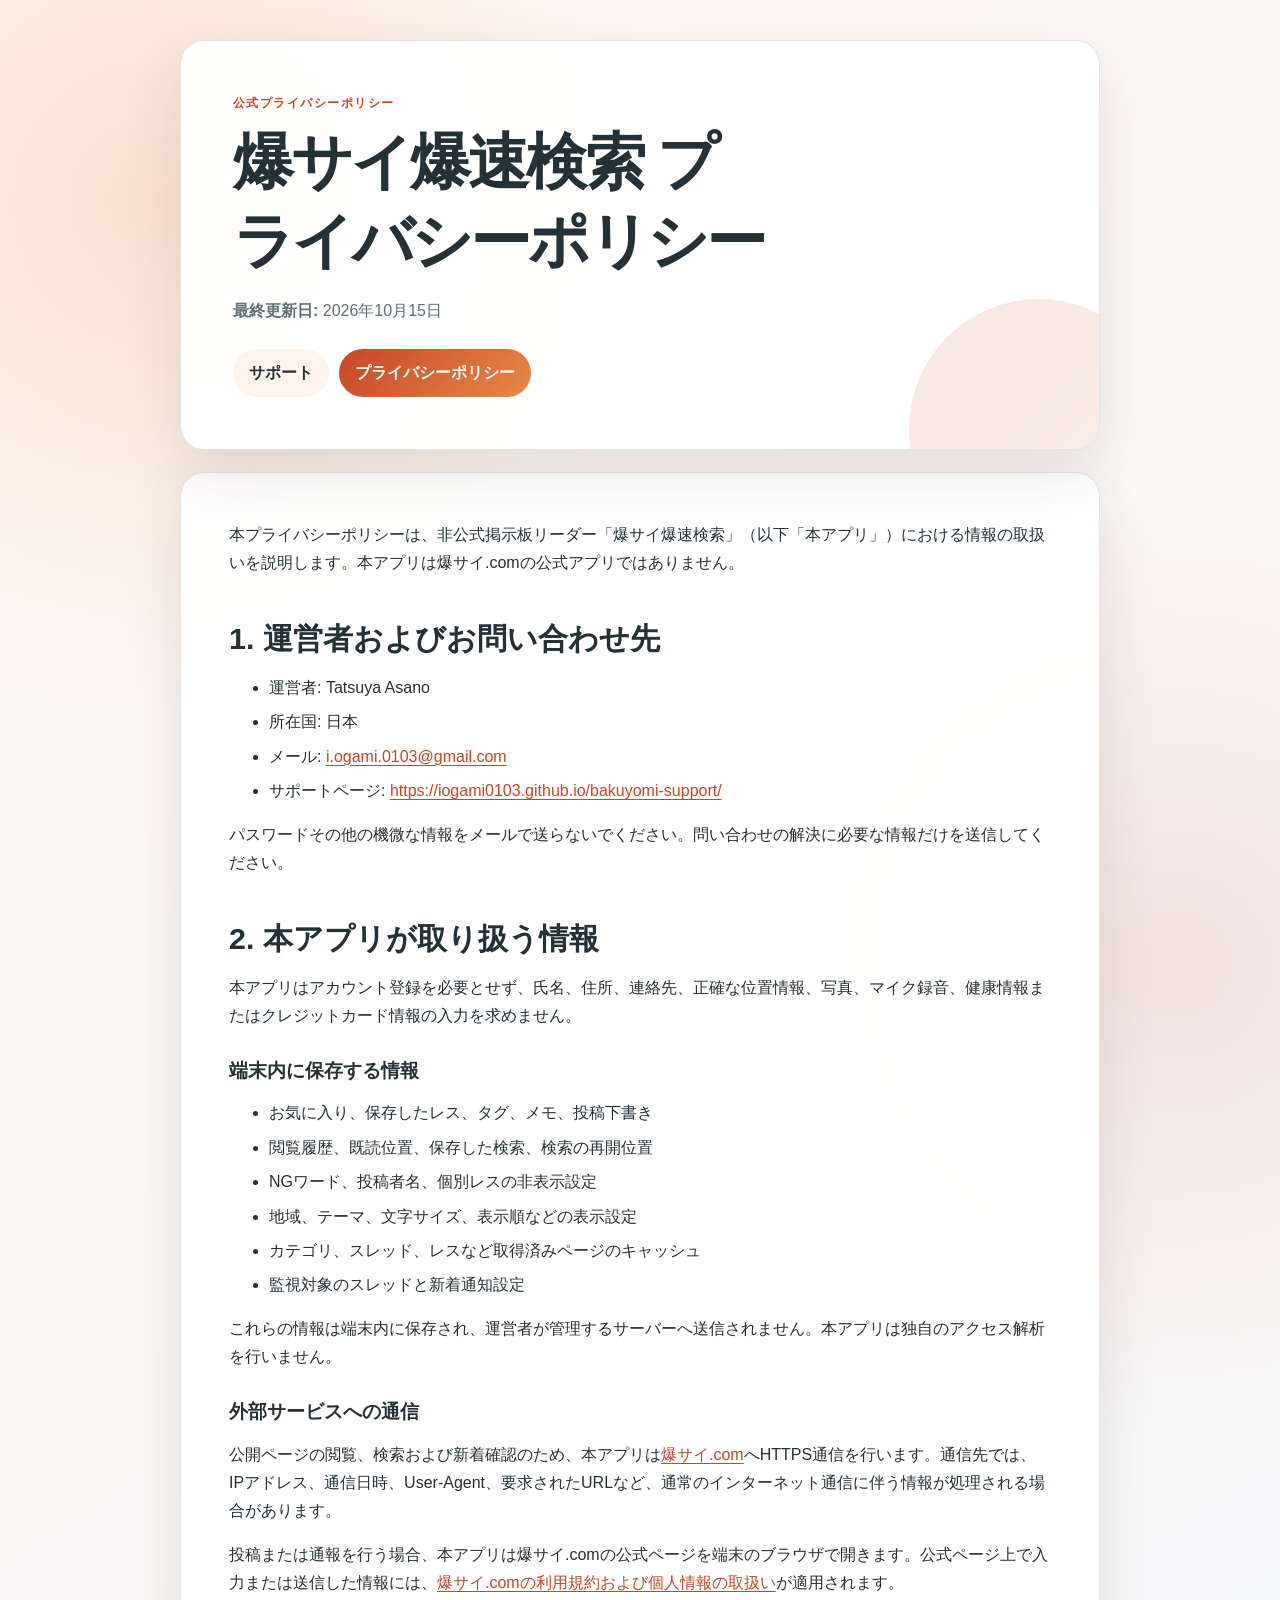
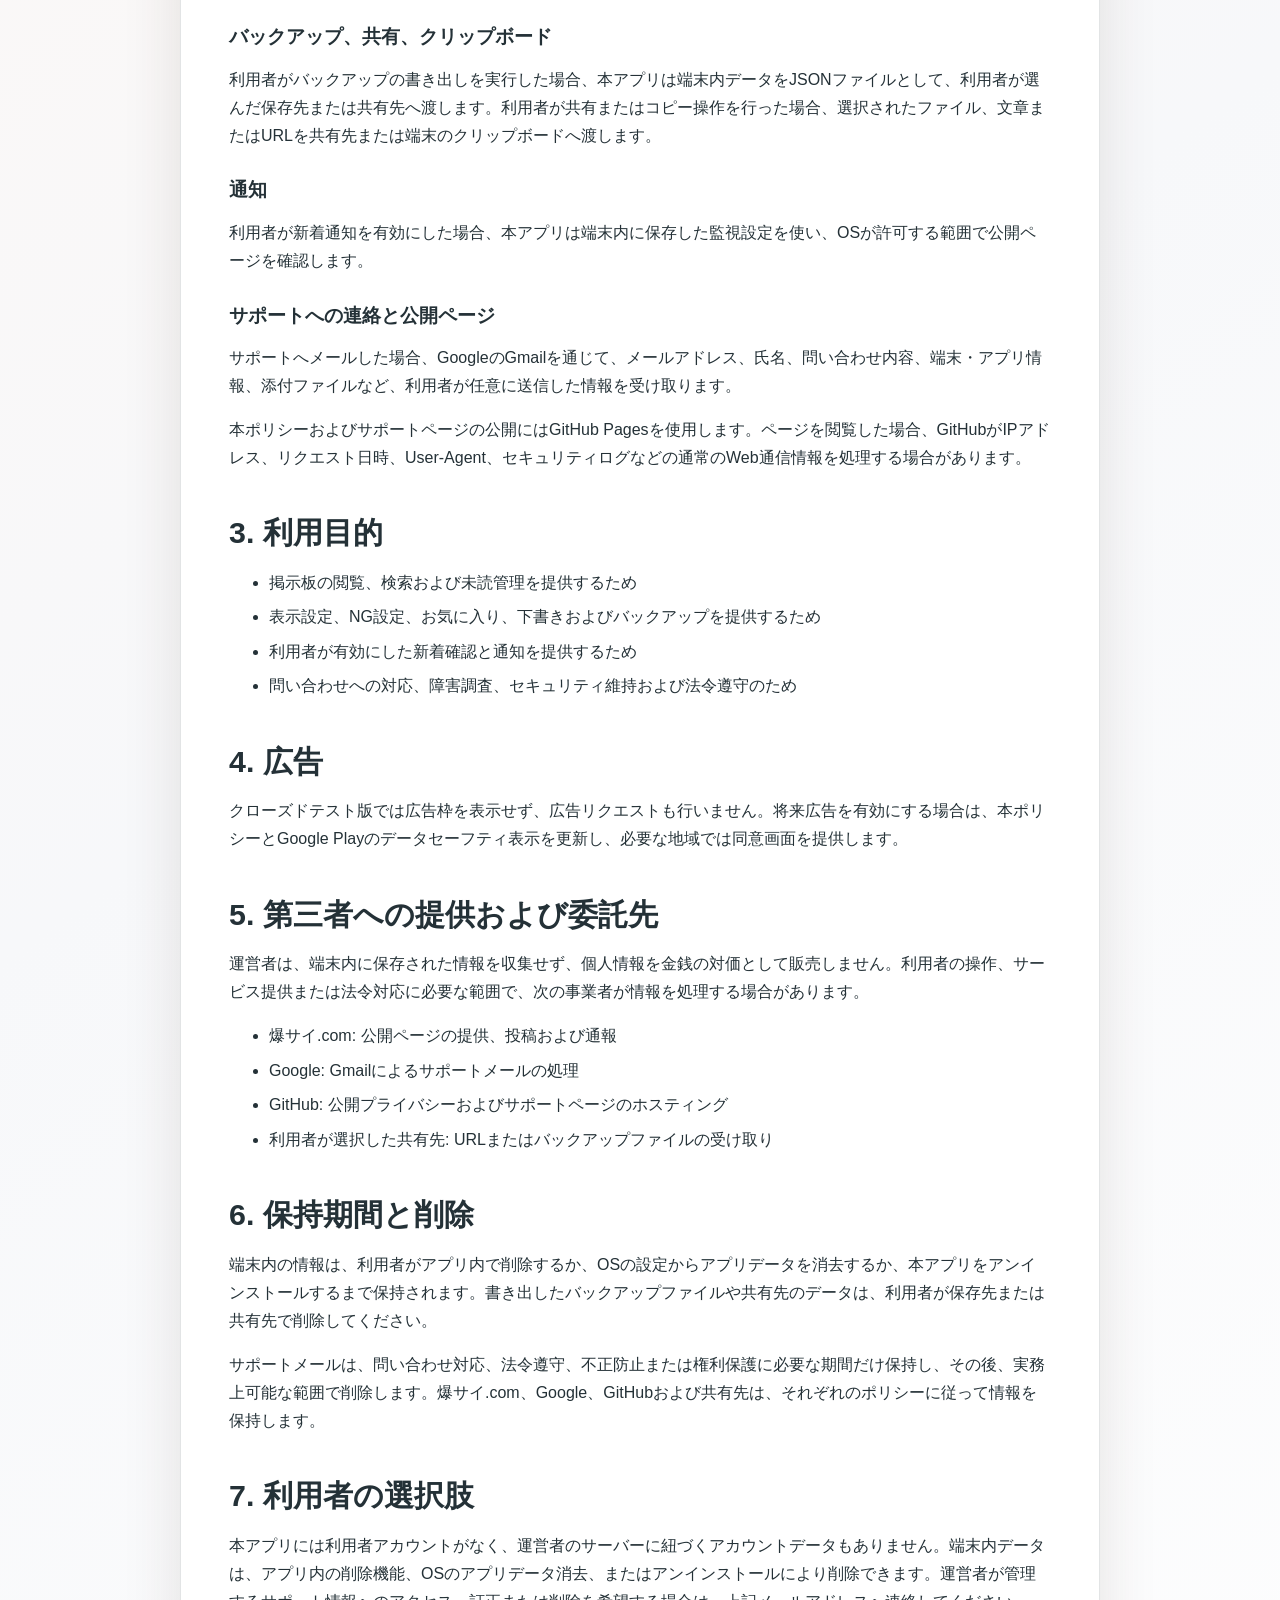
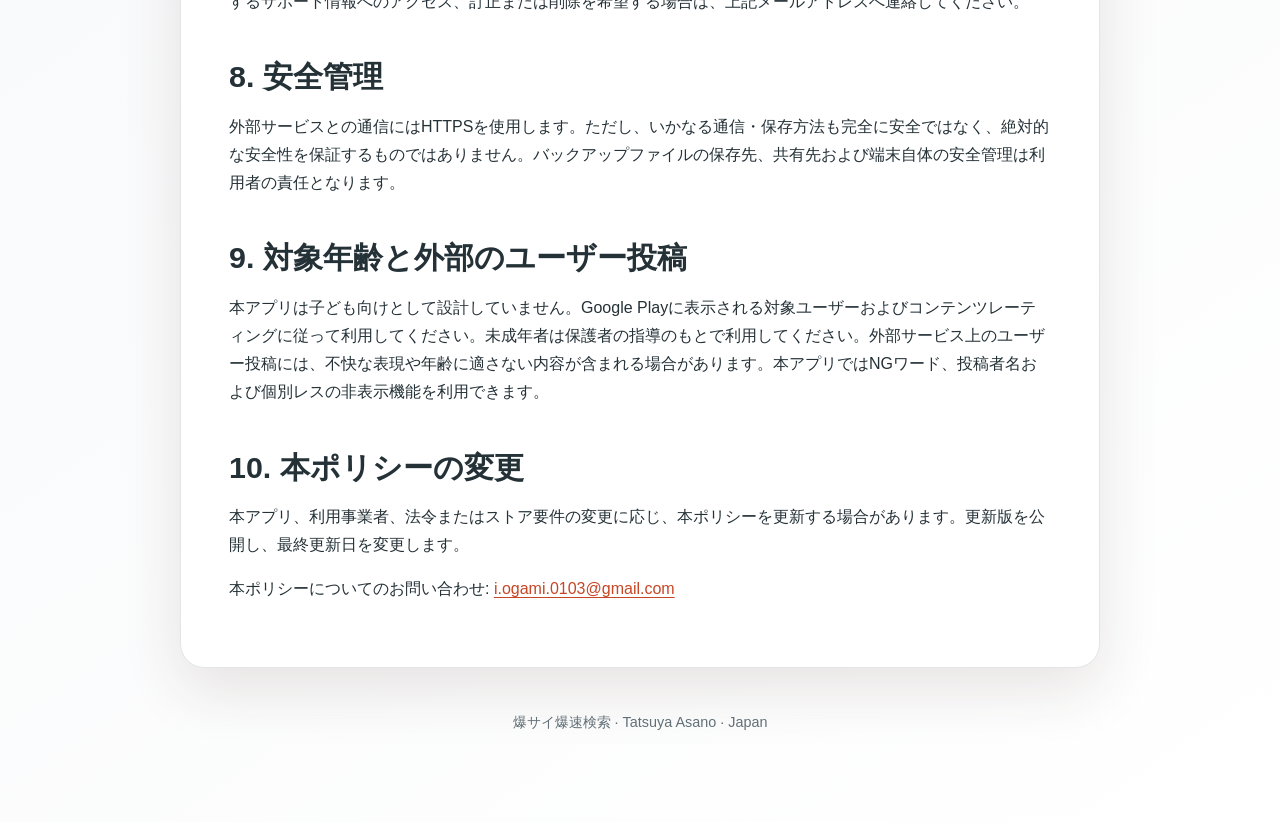
==== privacy.html @ 12d71f44 "Publish support and privacy pages" ====
<!doctype html>
<html lang="ja">
  <head>
    <meta charset="utf-8" />
    <meta name="viewport" content="width=device-width, initial-scale=1" />
    <meta name="description" content="爆サイ爆速検索のプライバシーポリシー" />
    <link rel="canonical" href="https://iogami0103.github.io/bakuyomi-support/privacy.html" />
    <link rel="stylesheet" href="style.css" />
    <title>爆サイ爆速検索 プライバシーポリシー</title>
  </head>
  <body>
    <a class="skip-link" href="#policy">プライバシーポリシー本文へ移動</a>
    <div class="page">
      <header>
        <p class="eyebrow">公式プライバシーポリシー</p>
        <h1>爆サイ爆速検索 プライバシーポリシー</h1>
        <p class="updated"><strong>最終更新日:</strong> 2026年10月15日</p>
        <nav aria-label="プライバシーポリシーのナビゲーション">
          <a href="./">サポート</a>
          <a aria-current="page" href="privacy.html">プライバシーポリシー</a>
        </nav>
      </header>

      <main id="policy" class="card">
        <p>本プライバシーポリシーは、非公式掲示板リーダー「爆サイ爆速検索」（以下「本アプリ」）における情報の取扱いを説明します。本アプリは爆サイ.comの公式アプリではありません。</p>

        <h2>1. 運営者およびお問い合わせ先</h2>
        <ul>
          <li>運営者: Tatsuya Asano</li>
          <li>所在国: 日本</li>
          <li>メール: <a href="mailto:i.ogami.0103@gmail.com">i.ogami.0103@gmail.com</a></li>
          <li>サポートページ: <a href="https://iogami0103.github.io/bakuyomi-support/">https://iogami0103.github.io/bakuyomi-support/</a></li>
        </ul>
        <p>パスワードその他の機微な情報をメールで送らないでください。問い合わせの解決に必要な情報だけを送信してください。</p>

        <h2>2. 本アプリが取り扱う情報</h2>
        <p>本アプリはアカウント登録を必要とせず、氏名、住所、連絡先、正確な位置情報、写真、マイク録音、健康情報またはクレジットカード情報の入力を求めません。</p>

        <h3>端末内に保存する情報</h3>
        <ul>
          <li>お気に入り、保存したレス、タグ、メモ、投稿下書き</li>
          <li>閲覧履歴、既読位置、保存した検索、検索の再開位置</li>
          <li>NGワード、投稿者名、個別レスの非表示設定</li>
          <li>地域、テーマ、文字サイズ、表示順などの表示設定</li>
          <li>カテゴリ、スレッド、レスなど取得済みページのキャッシュ</li>
          <li>監視対象のスレッドと新着通知設定</li>
        </ul>
        <p>これらの情報は端末内に保存され、運営者が管理するサーバーへ送信されません。本アプリは独自のアクセス解析を行いません。</p>

        <h3>外部サービスへの通信</h3>
        <p>公開ページの閲覧、検索および新着確認のため、本アプリは<a href="https://bakusai.com/">爆サイ.com</a>へHTTPS通信を行います。通信先では、IPアドレス、通信日時、User-Agent、要求されたURLなど、通常のインターネット通信に伴う情報が処理される場合があります。</p>
        <p>投稿または通報を行う場合、本アプリは爆サイ.comの公式ページを端末のブラウザで開きます。公式ページ上で入力または送信した情報には、<a href="https://bakusai.com/rule/">爆サイ.comの利用規約および個人情報の取扱い</a>が適用されます。</p>

        <h3>バックアップ、共有、クリップボード</h3>
        <p>利用者がバックアップの書き出しを実行した場合、本アプリは端末内データをJSONファイルとして、利用者が選んだ保存先または共有先へ渡します。利用者が共有またはコピー操作を行った場合、選択されたファイル、文章またはURLを共有先または端末のクリップボードへ渡します。</p>

        <h3>通知</h3>
        <p>利用者が新着通知を有効にした場合、本アプリは端末内に保存した監視設定を使い、OSが許可する範囲で公開ページを確認します。</p>

        <h3>サポートへの連絡と公開ページ</h3>
        <p>サポートへメールした場合、GoogleのGmailを通じて、メールアドレス、氏名、問い合わせ内容、端末・アプリ情報、添付ファイルなど、利用者が任意に送信した情報を受け取ります。</p>
        <p>本ポリシーおよびサポートページの公開にはGitHub Pagesを使用します。ページを閲覧した場合、GitHubがIPアドレス、リクエスト日時、User-Agent、セキュリティログなどの通常のWeb通信情報を処理する場合があります。</p>

        <h2>3. 利用目的</h2>
        <ul>
          <li>掲示板の閲覧、検索および未読管理を提供するため</li>
          <li>表示設定、NG設定、お気に入り、下書きおよびバックアップを提供するため</li>
          <li>利用者が有効にした新着確認と通知を提供するため</li>
          <li>問い合わせへの対応、障害調査、セキュリティ維持および法令遵守のため</li>
        </ul>

        <h2>4. 広告</h2>
        <p>クローズドテスト版では広告枠を表示せず、広告リクエストも行いません。将来広告を有効にする場合は、本ポリシーとGoogle Playのデータセーフティ表示を更新し、必要な地域では同意画面を提供します。</p>

        <h2>5. 第三者への提供および委託先</h2>
        <p>運営者は、端末内に保存された情報を収集せず、個人情報を金銭の対価として販売しません。利用者の操作、サービス提供または法令対応に必要な範囲で、次の事業者が情報を処理する場合があります。</p>
        <ul>
          <li>爆サイ.com: 公開ページの提供、投稿および通報</li>
          <li>Google: Gmailによるサポートメールの処理</li>
          <li>GitHub: 公開プライバシーおよびサポートページのホスティング</li>
          <li>利用者が選択した共有先: URLまたはバックアップファイルの受け取り</li>
        </ul>

        <h2>6. 保持期間と削除</h2>
        <p>端末内の情報は、利用者がアプリ内で削除するか、OSの設定からアプリデータを消去するか、本アプリをアンインストールするまで保持されます。書き出したバックアップファイルや共有先のデータは、利用者が保存先または共有先で削除してください。</p>
        <p>サポートメールは、問い合わせ対応、法令遵守、不正防止または権利保護に必要な期間だけ保持し、その後、実務上可能な範囲で削除します。爆サイ.com、Google、GitHubおよび共有先は、それぞれのポリシーに従って情報を保持します。</p>

        <h2>7. 利用者の選択肢</h2>
        <p>本アプリには利用者アカウントがなく、運営者のサーバーに紐づくアカウントデータもありません。端末内データは、アプリ内の削除機能、OSのアプリデータ消去、またはアンインストールにより削除できます。運営者が管理するサポート情報へのアクセス、訂正または削除を希望する場合は、上記メールアドレスへ連絡してください。</p>

        <h2>8. 安全管理</h2>
        <p>外部サービスとの通信にはHTTPSを使用します。ただし、いかなる通信・保存方法も完全に安全ではなく、絶対的な安全性を保証するものではありません。バックアップファイルの保存先、共有先および端末自体の安全管理は利用者の責任となります。</p>

        <h2>9. 対象年齢と外部のユーザー投稿</h2>
        <p>本アプリは子ども向けとして設計していません。Google Playに表示される対象ユーザーおよびコンテンツレーティングに従って利用してください。未成年者は保護者の指導のもとで利用してください。外部サービス上のユーザー投稿には、不快な表現や年齢に適さない内容が含まれる場合があります。本アプリではNGワード、投稿者名および個別レスの非表示機能を利用できます。</p>

        <h2>10. 本ポリシーの変更</h2>
        <p>本アプリ、利用事業者、法令またはストア要件の変更に応じ、本ポリシーを更新する場合があります。更新版を公開し、最終更新日を変更します。</p>

        <p>本ポリシーについてのお問い合わせ: <a href="mailto:i.ogami.0103@gmail.com">i.ogami.0103@gmail.com</a></p>
      </main>

      <footer>
        <p>爆サイ爆速検索 · Tatsuya Asano · Japan</p>
      </footer>
    </div>
  </body>
</html>
---- style.css ----
:root {
  color-scheme: light;
  --ink: #243137;
  --muted: #617077;
  --paper: rgba(255, 255, 255, 0.94);
  --line: rgba(36, 49, 55, 0.13);
  --accent: #c64626;
  --accent-2: #e98948;
  --soft: #fff3ec;
  --shadow: 0 22px 60px rgba(63, 43, 34, 0.12);
}

* { box-sizing: border-box; }

html { scroll-behavior: smooth; }

body {
  margin: 0;
  min-height: 100vh;
  color: var(--ink);
  background:
    radial-gradient(circle at 12% 5%, rgba(233, 137, 72, 0.2), transparent 32rem),
    radial-gradient(circle at 92% 24%, rgba(198, 70, 38, 0.12), transparent 30rem),
    linear-gradient(145deg, #fff8f3 0%, #f7f8fa 52%, #fff 100%);
  font: 16px/1.75 -apple-system, BlinkMacSystemFont, "Segoe UI", sans-serif;
}

a {
  color: var(--accent);
  overflow-wrap: anywhere;
  text-underline-offset: 0.16em;
}

a:focus-visible {
  border-radius: 4px;
  outline: 3px solid var(--accent);
  outline-offset: 3px;
}

.skip-link {
  position: absolute;
  top: -6rem;
  left: 1rem;
  z-index: 10;
  padding: 10px 16px;
  border-radius: 12px;
  color: #fff;
  background: var(--accent);
}

.skip-link:focus { top: 1rem; }

.page {
  width: min(920px, calc(100% - 32px));
  margin: 0 auto;
  padding: 40px 0 72px;
}

header,
.card {
  border: 1px solid var(--line);
  border-radius: 24px;
  background: var(--paper);
  box-shadow: var(--shadow);
}

header {
  position: relative;
  overflow: hidden;
  padding: clamp(28px, 6vw, 52px);
}

header::after {
  position: absolute;
  right: -70px;
  bottom: -110px;
  width: 260px;
  height: 260px;
  border-radius: 50%;
  background: linear-gradient(135deg, var(--accent), var(--accent-2));
  content: "";
  opacity: 0.13;
}

.eyebrow {
  margin: 0 0 8px;
  color: var(--accent);
  font-size: 0.78rem;
  font-weight: 750;
  letter-spacing: 0.12em;
}

h1, h2, h3 {
  line-height: 1.3;
  text-wrap: balance;
}

h1 {
  margin: 0;
  font-size: clamp(2.1rem, 7vw, 3.8rem);
  letter-spacing: -0.045em;
}

h2 {
  margin: 2.6rem 0 1rem;
  font-size: clamp(1.4rem, 4vw, 1.9rem);
}

h3 { margin: 1.8rem 0 0.7rem; }

.updated { color: var(--muted); }

nav {
  display: flex;
  flex-wrap: wrap;
  gap: 10px;
  margin-top: 24px;
}

nav a,
.button {
  display: inline-flex;
  align-items: center;
  min-height: 44px;
  padding: 10px 16px;
  border-radius: 999px;
  color: var(--ink);
  font-weight: 700;
  text-decoration: none;
  background: var(--soft);
}

nav a[aria-current="page"],
.button.primary {
  color: #fff;
  background: linear-gradient(135deg, var(--accent), var(--accent-2));
}

.card {
  margin-top: 22px;
  padding: clamp(24px, 5vw, 48px);
}

.card > :first-child { margin-top: 0; }

li + li { margin-top: 0.4rem; }

footer {
  padding-top: 28px;
  color: var(--muted);
  text-align: center;
  font-size: 0.9rem;
}

@media (max-width: 700px) {
  .page { padding-top: 24px; }
  header, .card { border-radius: 18px; }
  .card { padding: 24px 20px; }
}

@media (prefers-reduced-motion: reduce) {
  html { scroll-behavior: auto; }
}

@media print {
  body { background: #fff; }
  .page { width: 100%; padding: 0; }
  header, .card { border: 0; box-shadow: none; }
  nav, .skip-link { display: none; }
}
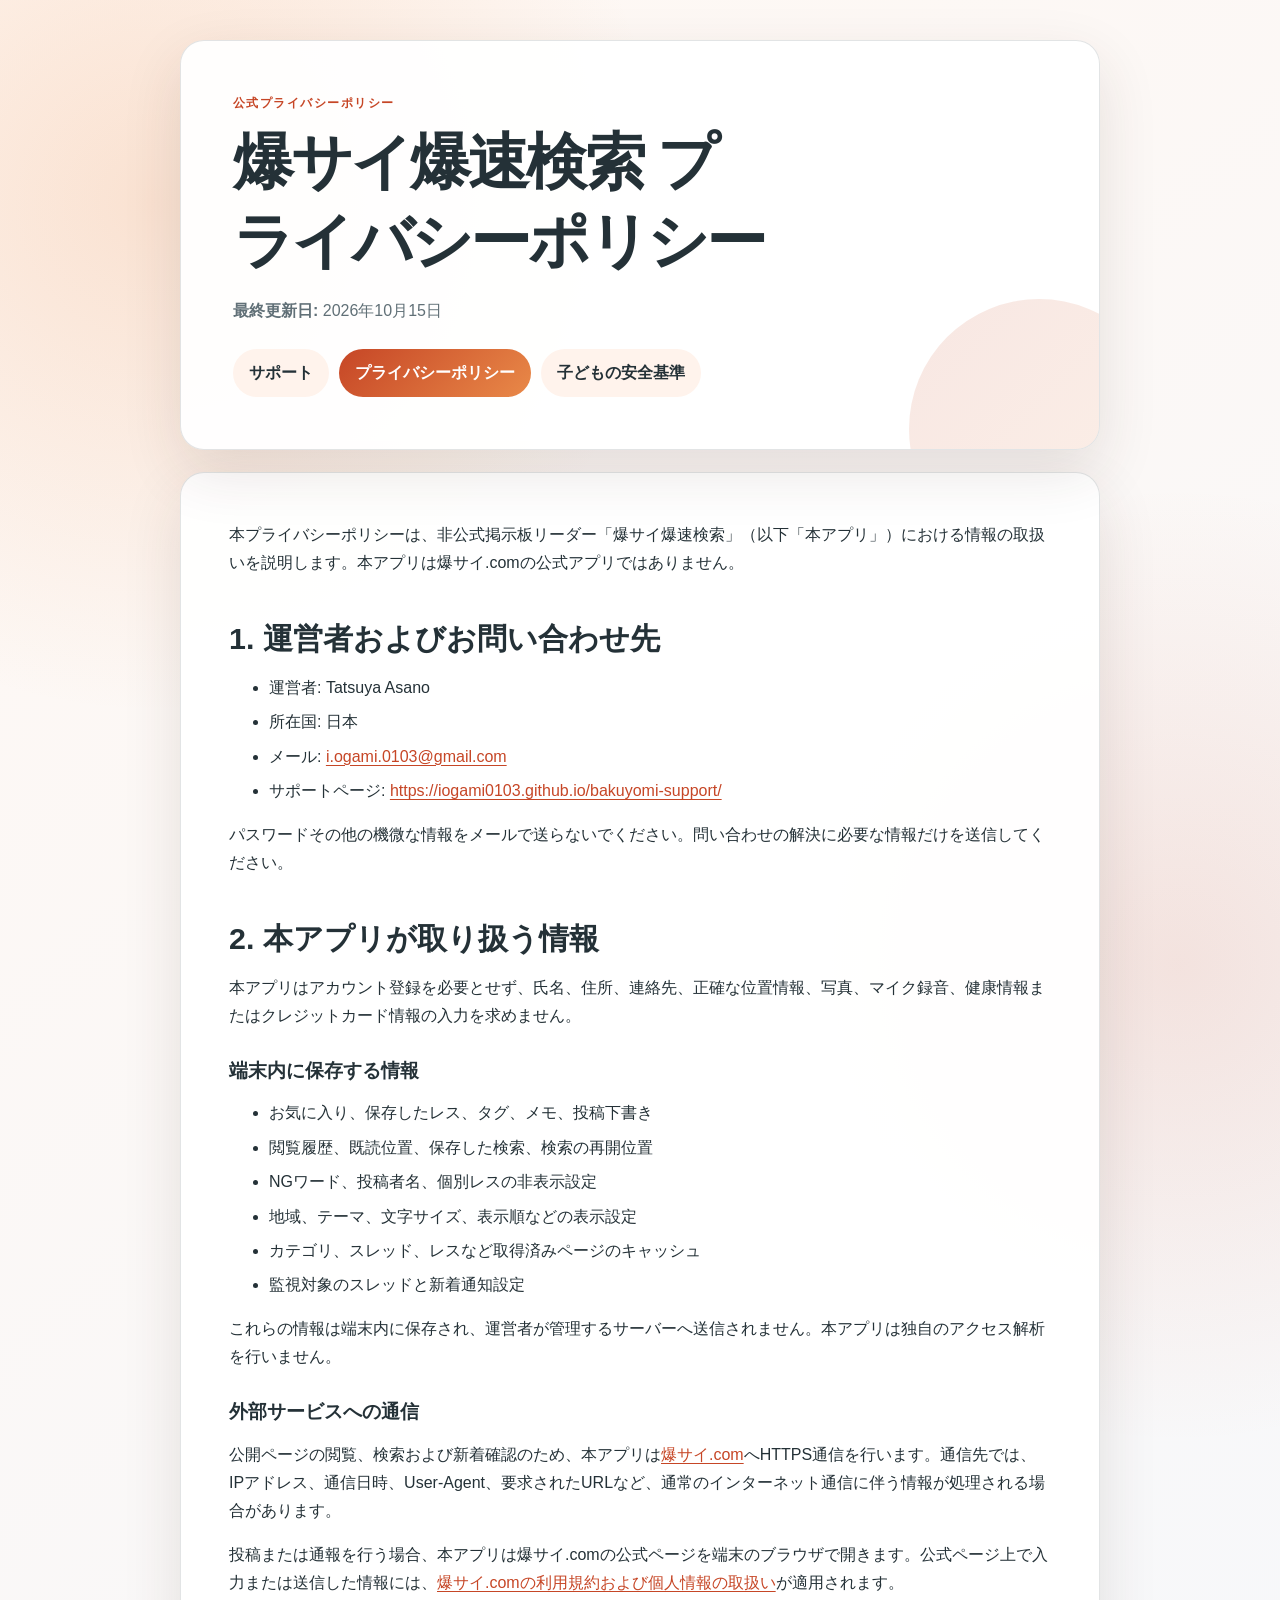
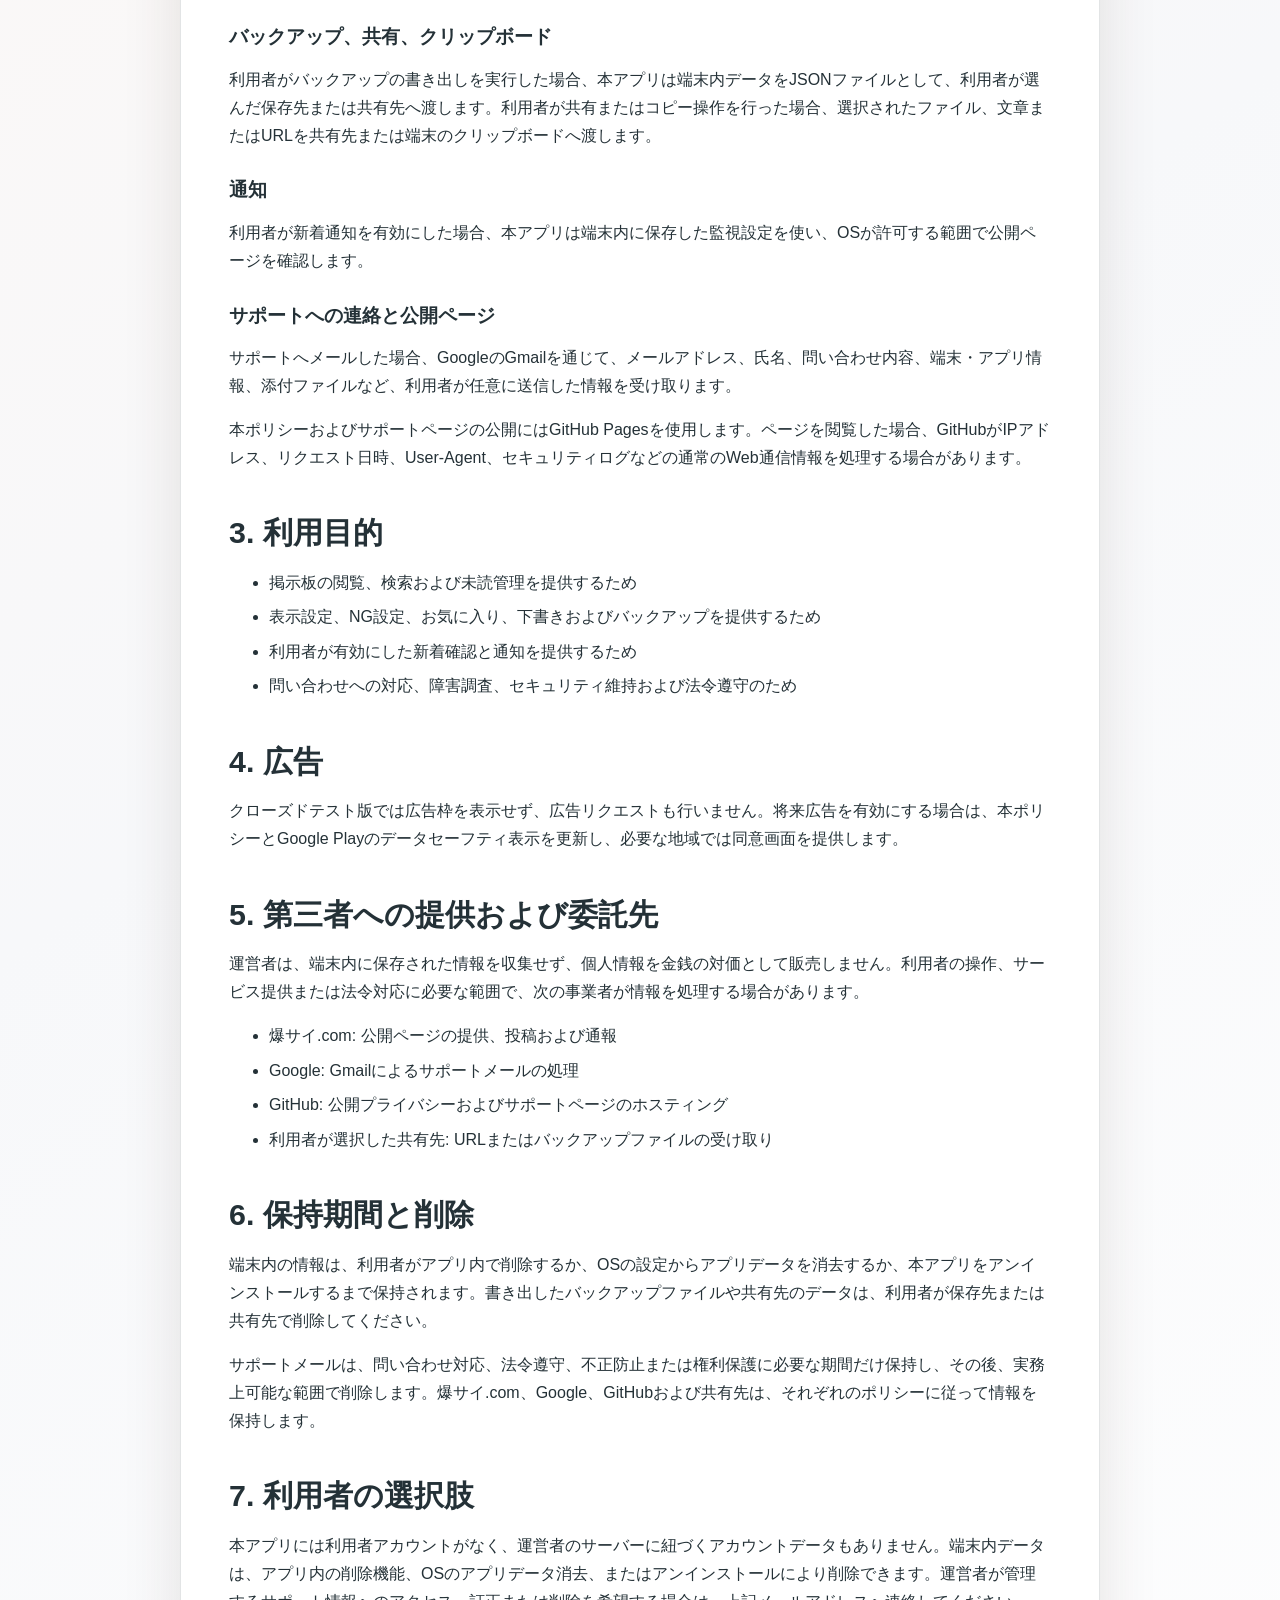
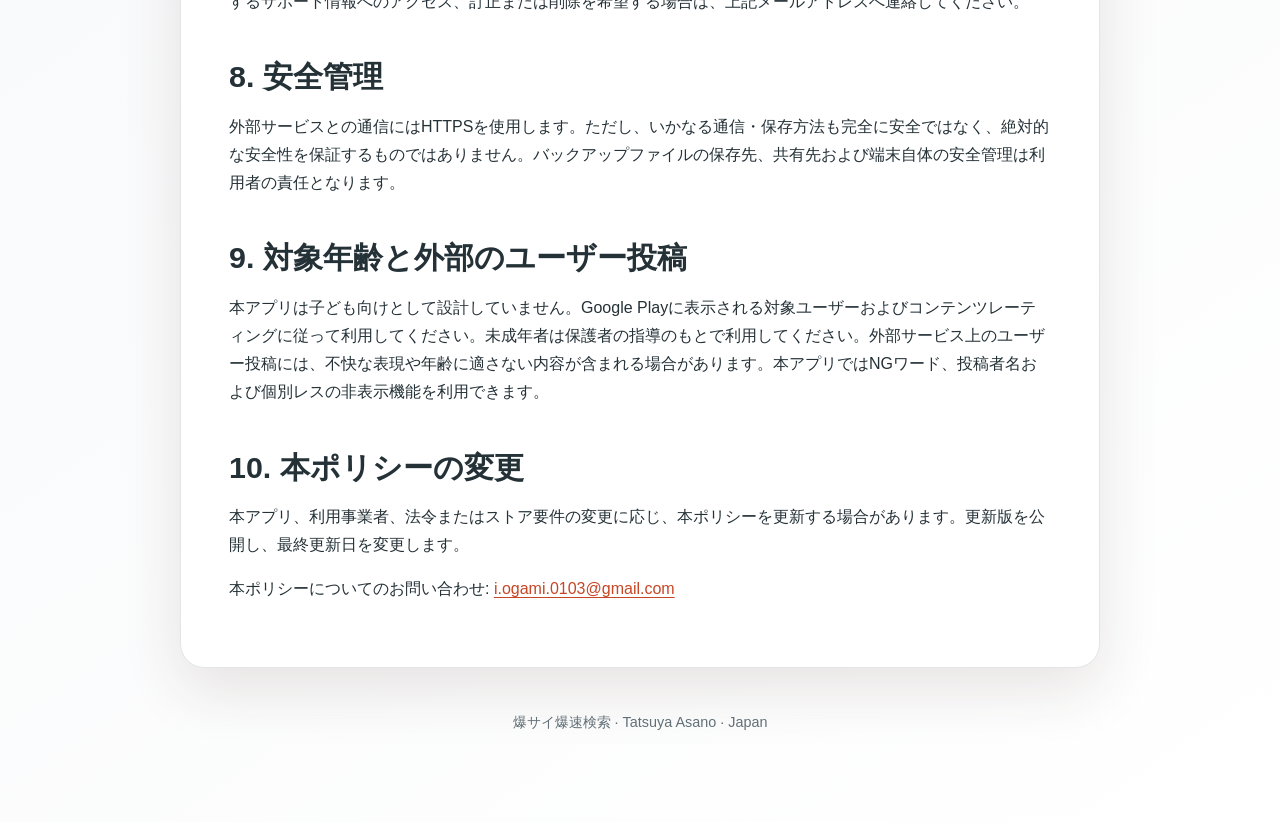
==== commit 0ce270f1: "Add child safety standards" ====
--- a/privacy.html
+++ b/privacy.html
@@ -18,6 +18,7 @@
         <nav aria-label="プライバシーポリシーのナビゲーション">
           <a href="./">サポート</a>
           <a aria-current="page" href="privacy.html">プライバシーポリシー</a>
+          <a href="child-safety.html">子どもの安全基準</a>
         </nav>
       </header>
 
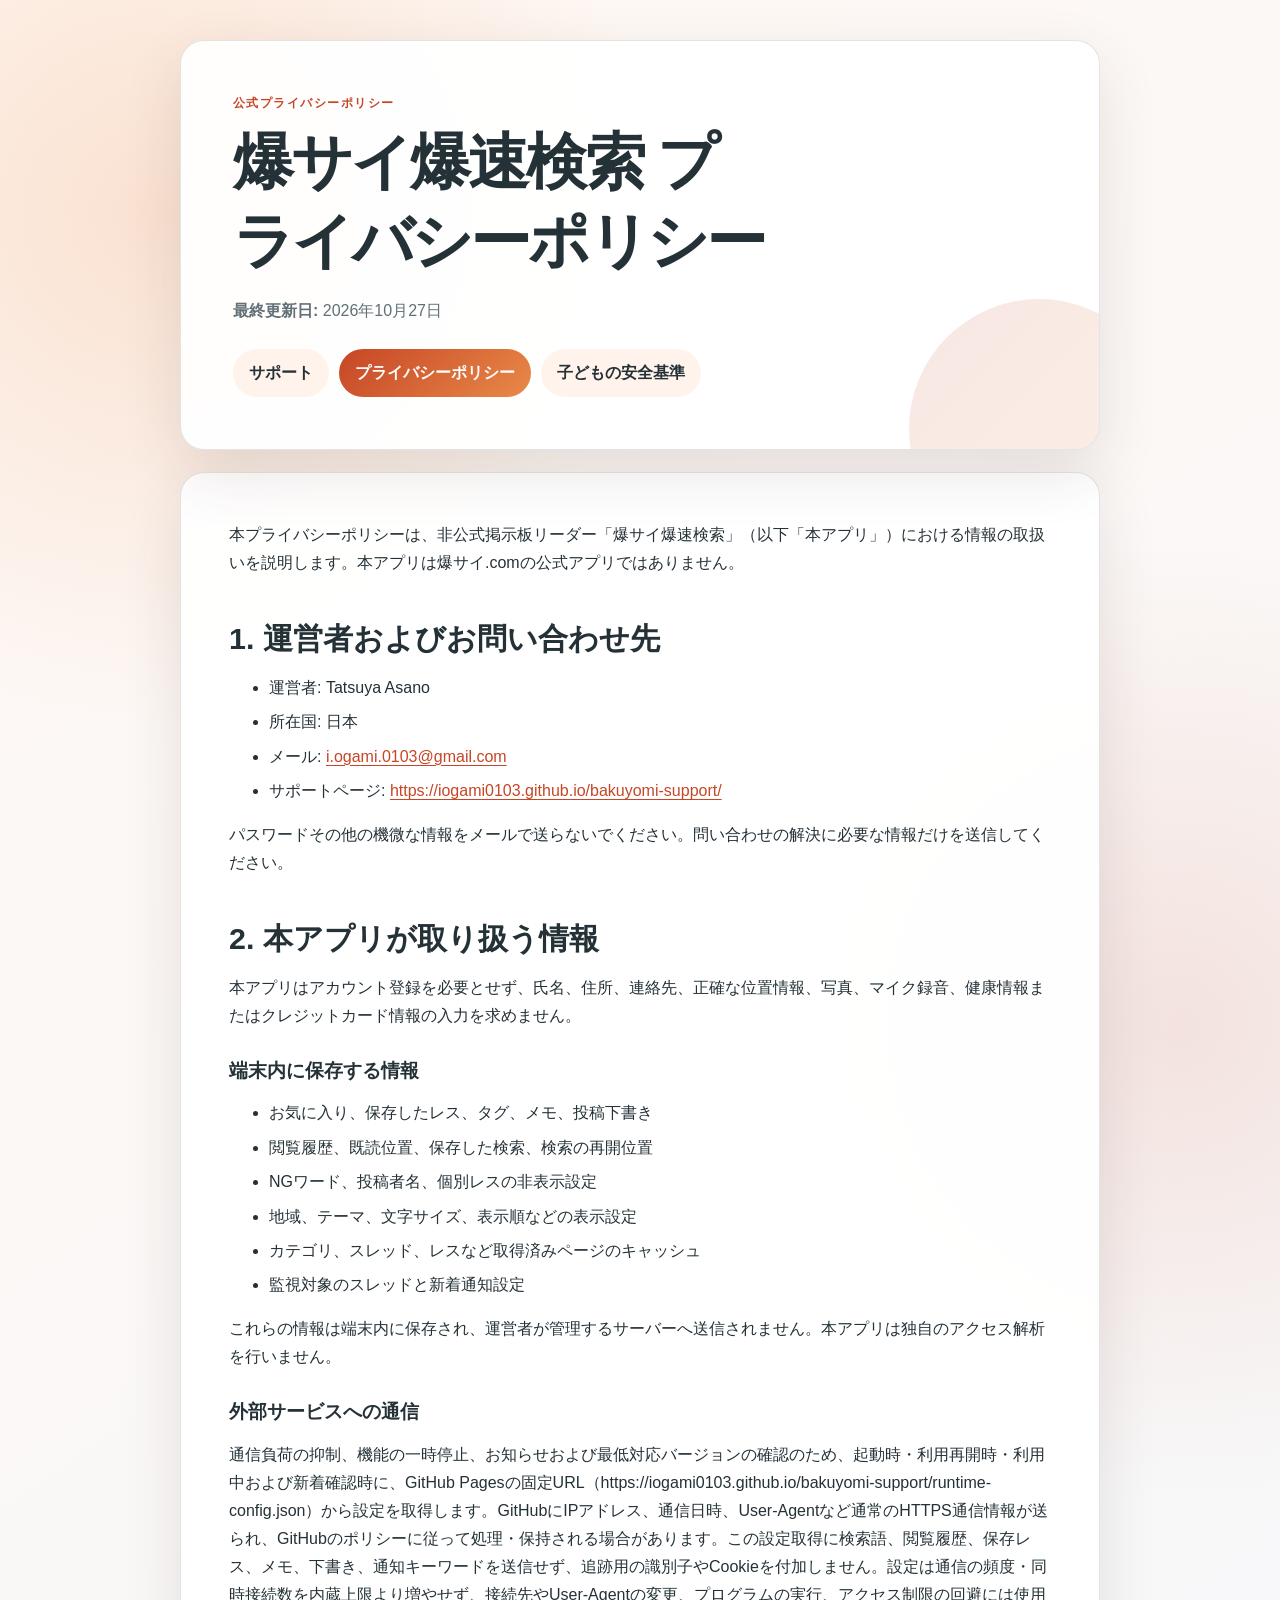
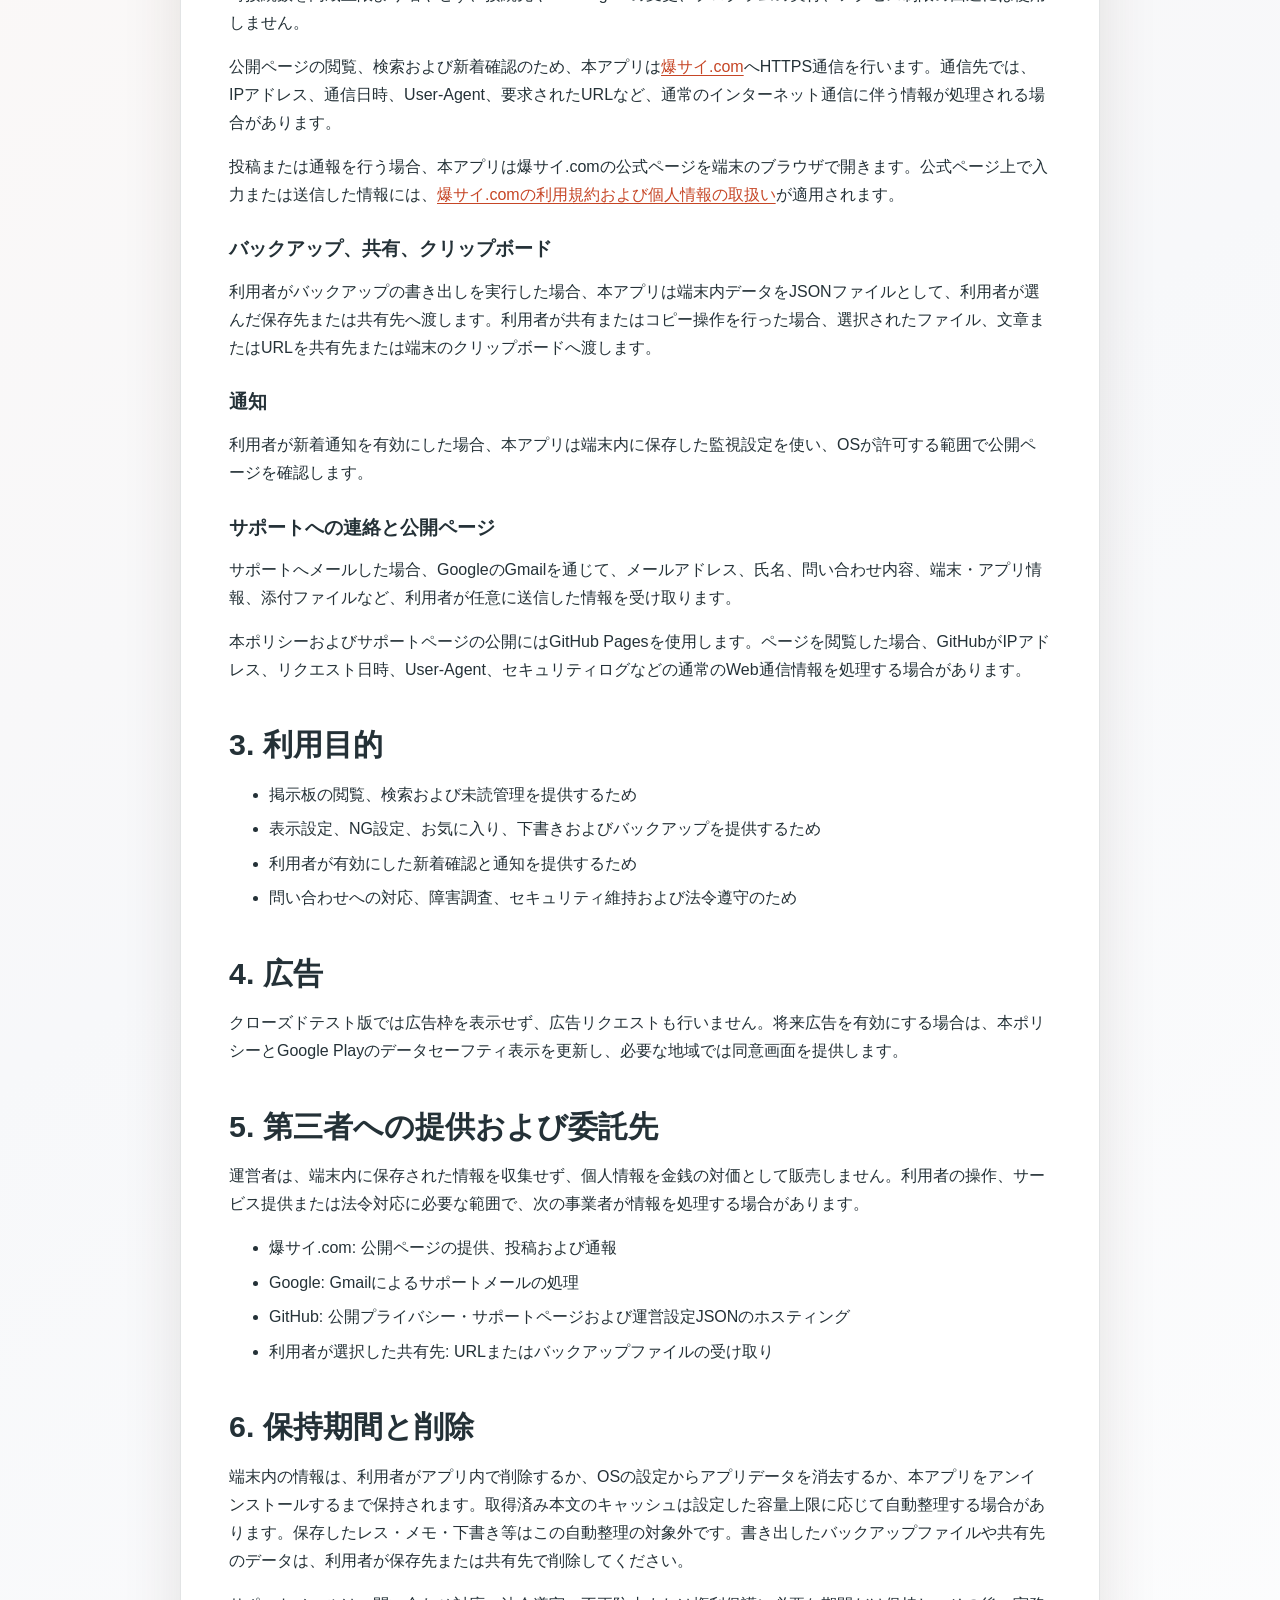
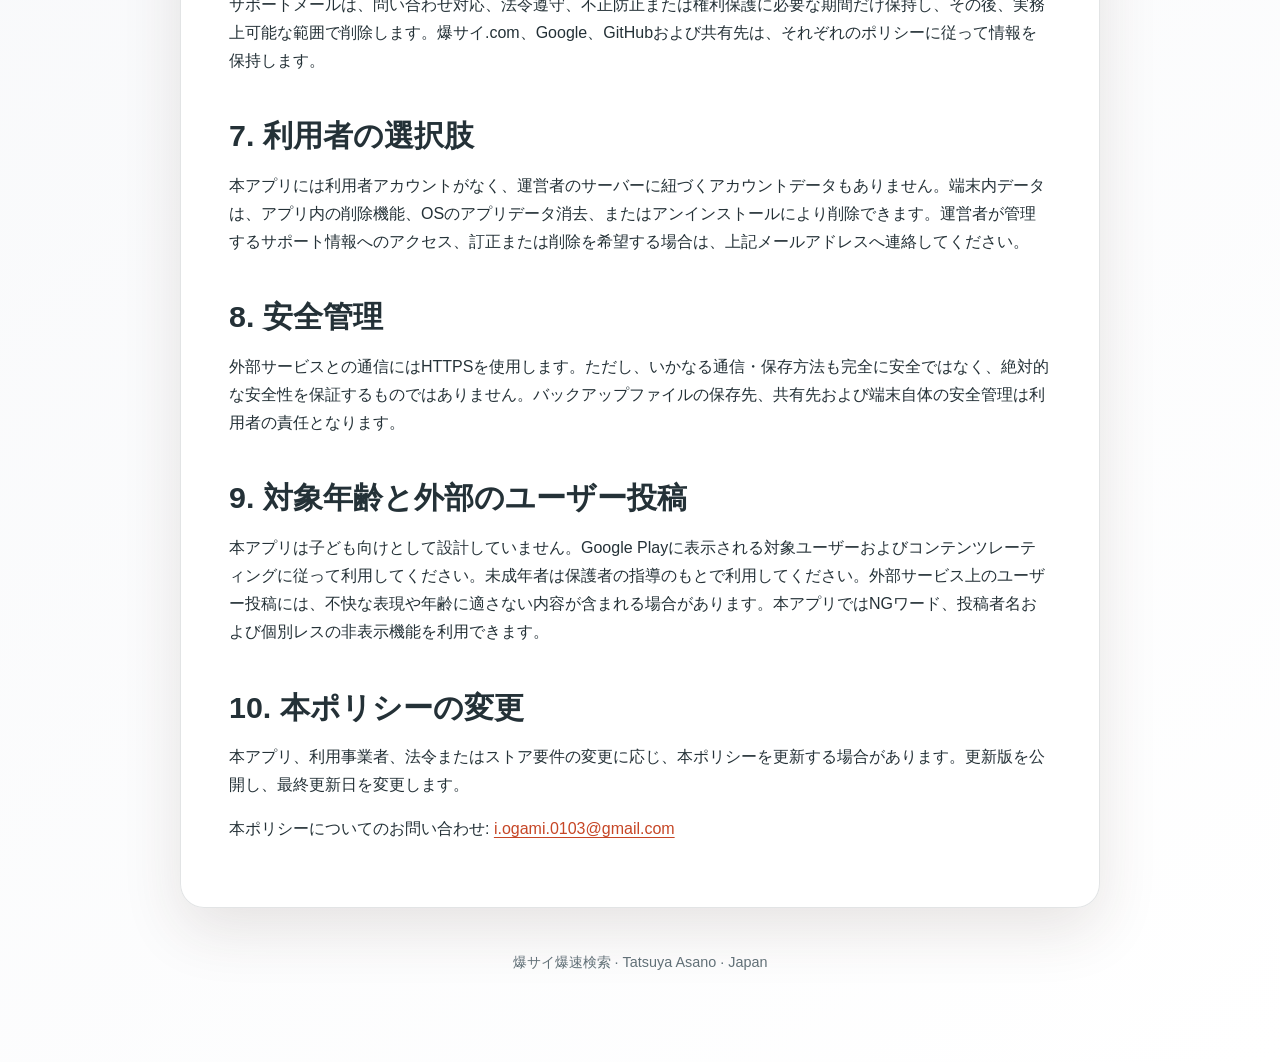
==== commit 0080ce65: "Disclose operational configuration requests and cache retention" ====
--- a/privacy.html
+++ b/privacy.html
@@ -14,7 +14,7 @@
       <header>
         <p class="eyebrow">公式プライバシーポリシー</p>
         <h1>爆サイ爆速検索 プライバシーポリシー</h1>
-        <p class="updated"><strong>最終更新日:</strong> 2026年10月15日</p>
+        <p class="updated"><strong>最終更新日:</strong> 2026年10月27日</p>
         <nav aria-label="プライバシーポリシーのナビゲーション">
           <a href="./">サポート</a>
           <a aria-current="page" href="privacy.html">プライバシーポリシー</a>
@@ -49,6 +49,7 @@
         <p>これらの情報は端末内に保存され、運営者が管理するサーバーへ送信されません。本アプリは独自のアクセス解析を行いません。</p>
 
         <h3>外部サービスへの通信</h3>
+        <p>通信負荷の抑制、機能の一時停止、お知らせおよび最低対応バージョンの確認のため、起動時・利用再開時・利用中および新着確認時に、GitHub Pagesの固定URL（https://iogami0103.github.io/bakuyomi-support/runtime-config.json）から設定を取得します。GitHubにIPアドレス、通信日時、User-Agentなど通常のHTTPS通信情報が送られ、GitHubのポリシーに従って処理・保持される場合があります。この設定取得に検索語、閲覧履歴、保存レス、メモ、下書き、通知キーワードを送信せず、追跡用の識別子やCookieを付加しません。設定は通信の頻度・同時接続数を内蔵上限より増やせず、接続先やUser-Agentの変更、プログラムの実行、アクセス制限の回避には使用しません。</p>
         <p>公開ページの閲覧、検索および新着確認のため、本アプリは<a href="https://bakusai.com/">爆サイ.com</a>へHTTPS通信を行います。通信先では、IPアドレス、通信日時、User-Agent、要求されたURLなど、通常のインターネット通信に伴う情報が処理される場合があります。</p>
         <p>投稿または通報を行う場合、本アプリは爆サイ.comの公式ページを端末のブラウザで開きます。公式ページ上で入力または送信した情報には、<a href="https://bakusai.com/rule/">爆サイ.comの利用規約および個人情報の取扱い</a>が適用されます。</p>
 
@@ -78,12 +79,12 @@
         <ul>
           <li>爆サイ.com: 公開ページの提供、投稿および通報</li>
           <li>Google: Gmailによるサポートメールの処理</li>
-          <li>GitHub: 公開プライバシーおよびサポートページのホスティング</li>
+          <li>GitHub: 公開プライバシー・サポートページおよび運営設定JSONのホスティング</li>
           <li>利用者が選択した共有先: URLまたはバックアップファイルの受け取り</li>
         </ul>
 
         <h2>6. 保持期間と削除</h2>
-        <p>端末内の情報は、利用者がアプリ内で削除するか、OSの設定からアプリデータを消去するか、本アプリをアンインストールするまで保持されます。書き出したバックアップファイルや共有先のデータは、利用者が保存先または共有先で削除してください。</p>
+        <p>端末内の情報は、利用者がアプリ内で削除するか、OSの設定からアプリデータを消去するか、本アプリをアンインストールするまで保持されます。取得済み本文のキャッシュは設定した容量上限に応じて自動整理する場合があります。保存したレス・メモ・下書き等はこの自動整理の対象外です。書き出したバックアップファイルや共有先のデータは、利用者が保存先または共有先で削除してください。</p>
         <p>サポートメールは、問い合わせ対応、法令遵守、不正防止または権利保護に必要な期間だけ保持し、その後、実務上可能な範囲で削除します。爆サイ.com、Google、GitHubおよび共有先は、それぞれのポリシーに従って情報を保持します。</p>
 
         <h2>7. 利用者の選択肢</h2>
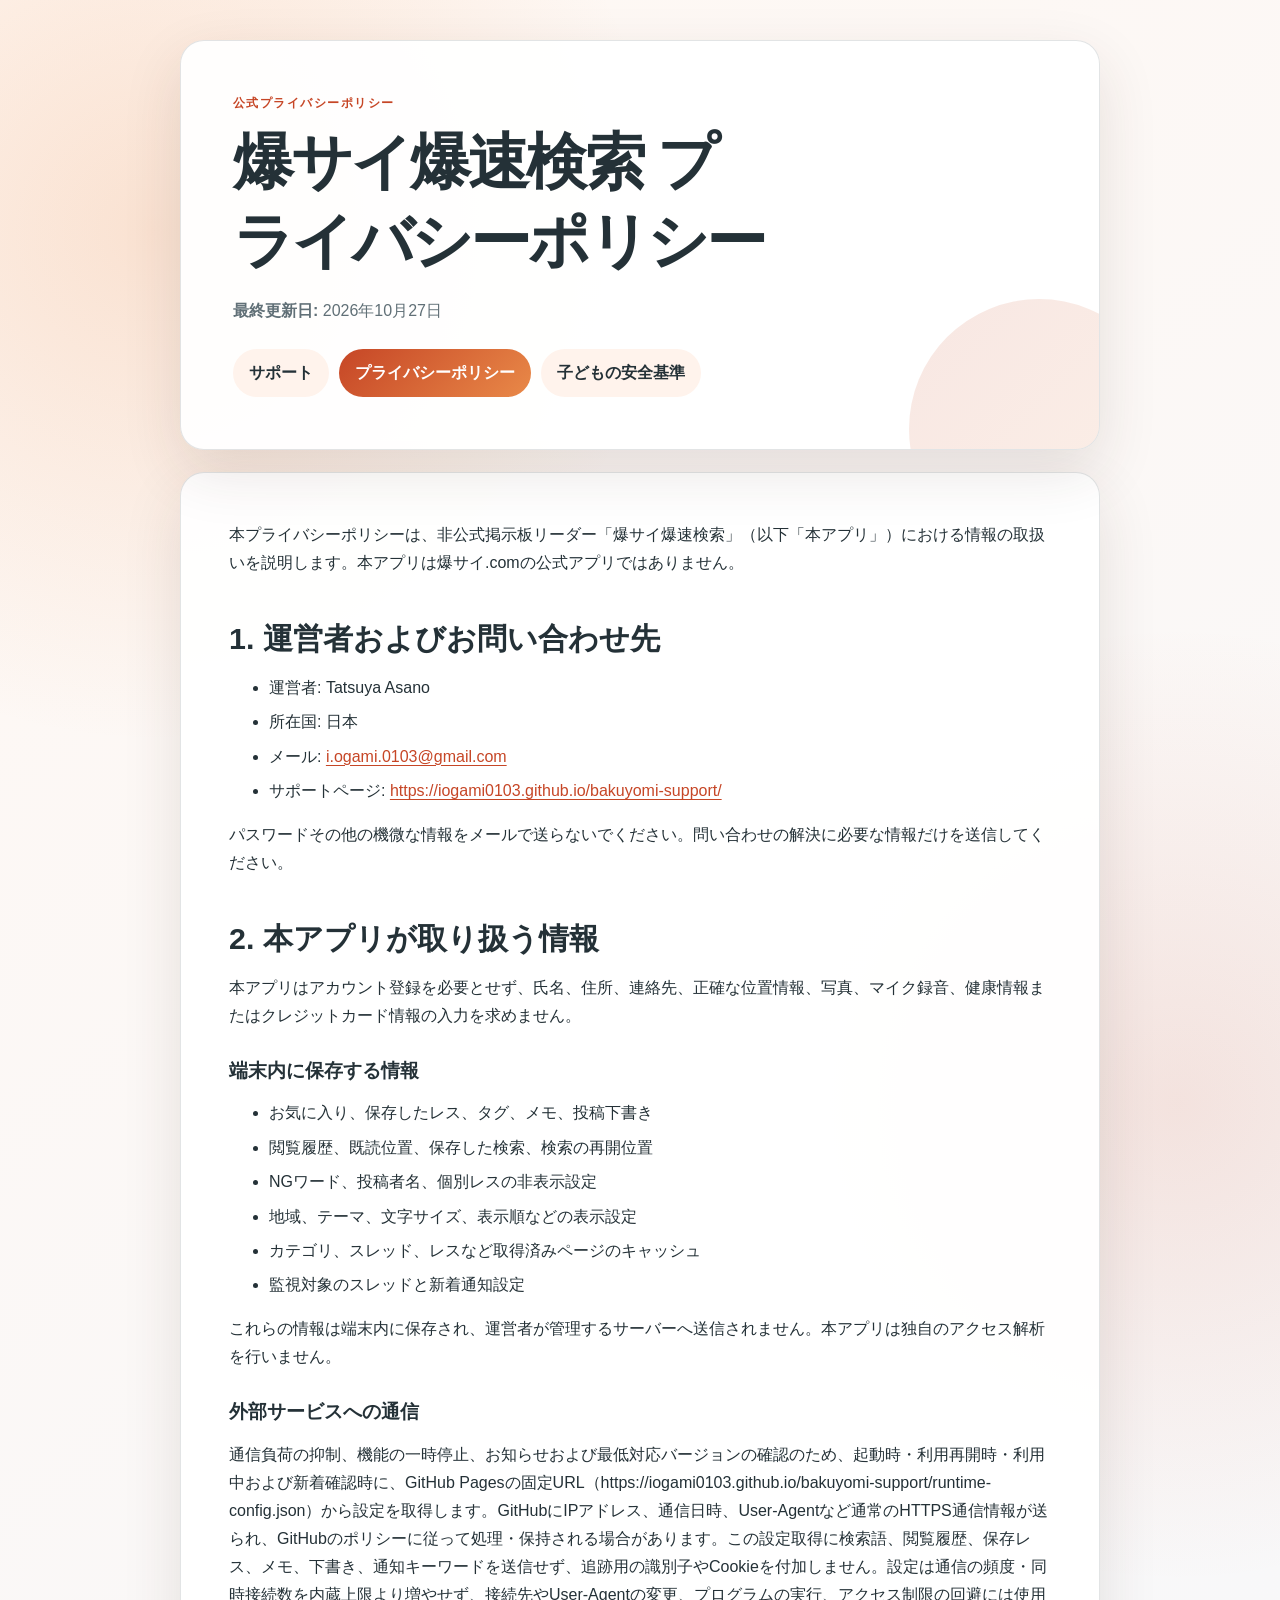
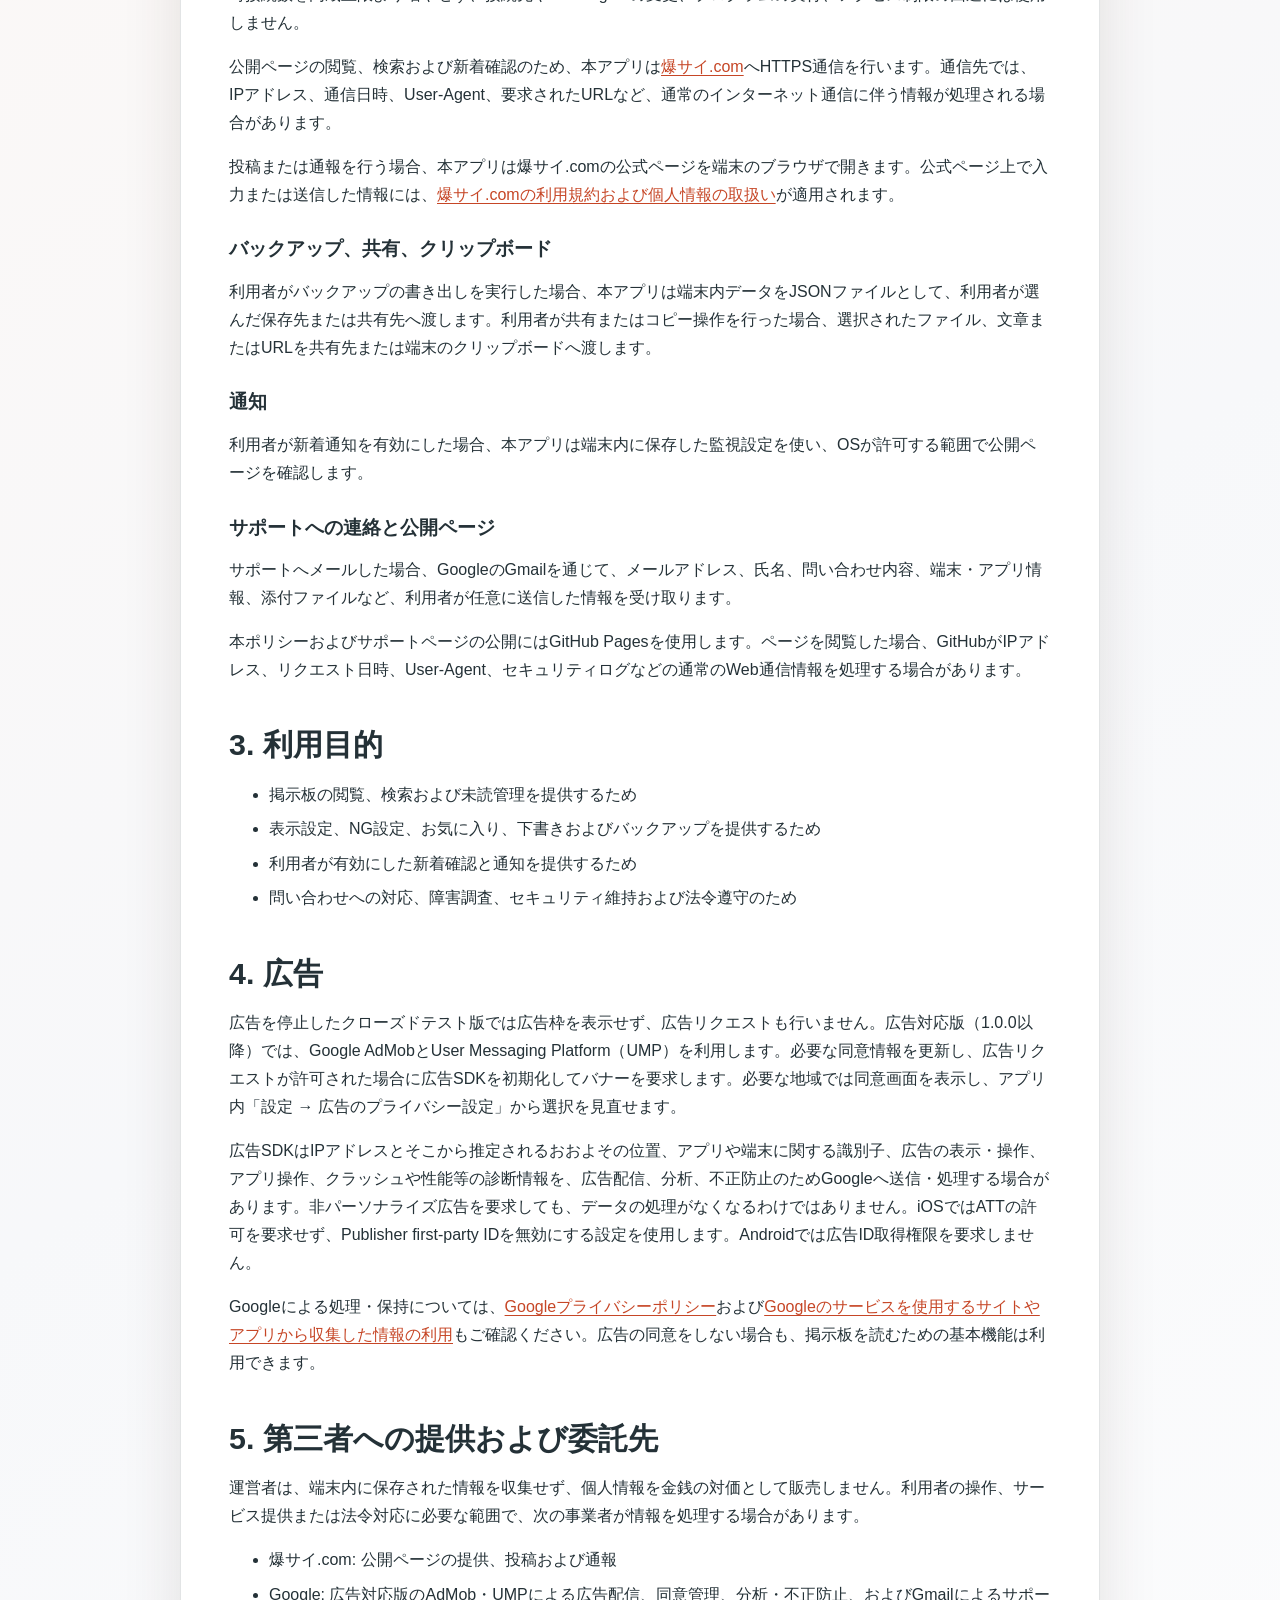
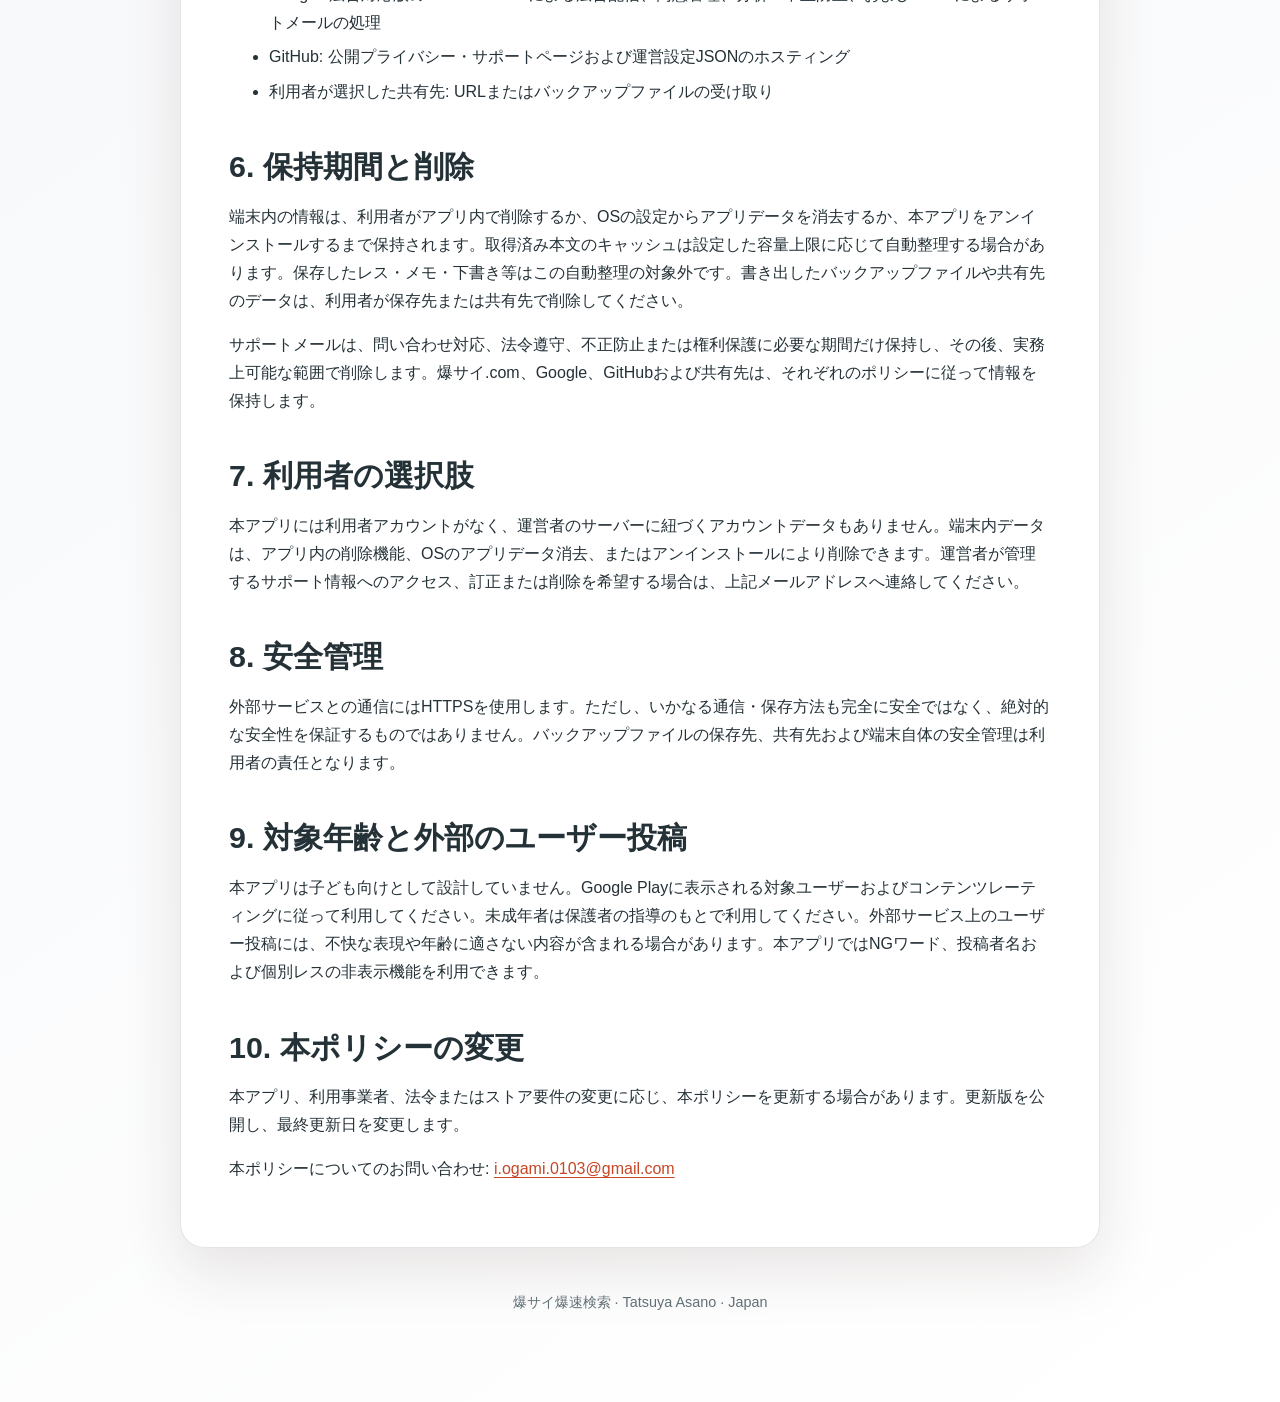
==== commit 229f0e52: "Disclose operational configuration requests and cache retention" ====
--- a/privacy.html
+++ b/privacy.html
@@ -72,13 +72,15 @@
         </ul>
 
         <h2>4. 広告</h2>
-        <p>クローズドテスト版では広告枠を表示せず、広告リクエストも行いません。将来広告を有効にする場合は、本ポリシーとGoogle Playのデータセーフティ表示を更新し、必要な地域では同意画面を提供します。</p>
+        <p>広告を停止したクローズドテスト版では広告枠を表示せず、広告リクエストも行いません。広告対応版（1.0.0以降）では、Google AdMobとUser Messaging Platform（UMP）を利用します。必要な同意情報を更新し、広告リクエストが許可された場合に広告SDKを初期化してバナーを要求します。必要な地域では同意画面を表示し、アプリ内「設定 → 広告のプライバシー設定」から選択を見直せます。</p>
+        <p>広告SDKはIPアドレスとそこから推定されるおおよその位置、アプリや端末に関する識別子、広告の表示・操作、アプリ操作、クラッシュや性能等の診断情報を、広告配信、分析、不正防止のためGoogleへ送信・処理する場合があります。非パーソナライズ広告を要求しても、データの処理がなくなるわけではありません。iOSではATTの許可を要求せず、Publisher first-party IDを無効にする設定を使用します。Androidでは広告ID取得権限を要求しません。</p>
+        <p>Googleによる処理・保持については、<a href="https://policies.google.com/privacy">Googleプライバシーポリシー</a>および<a href="https://policies.google.com/technologies/partner-sites">Googleのサービスを使用するサイトやアプリから収集した情報の利用</a>もご確認ください。広告の同意をしない場合も、掲示板を読むための基本機能は利用できます。</p>
 
         <h2>5. 第三者への提供および委託先</h2>
         <p>運営者は、端末内に保存された情報を収集せず、個人情報を金銭の対価として販売しません。利用者の操作、サービス提供または法令対応に必要な範囲で、次の事業者が情報を処理する場合があります。</p>
         <ul>
           <li>爆サイ.com: 公開ページの提供、投稿および通報</li>
-          <li>Google: Gmailによるサポートメールの処理</li>
+          <li>Google: 広告対応版のAdMob・UMPによる広告配信、同意管理、分析・不正防止、およびGmailによるサポートメールの処理</li>
           <li>GitHub: 公開プライバシー・サポートページおよび運営設定JSONのホスティング</li>
           <li>利用者が選択した共有先: URLまたはバックアップファイルの受け取り</li>
         </ul>
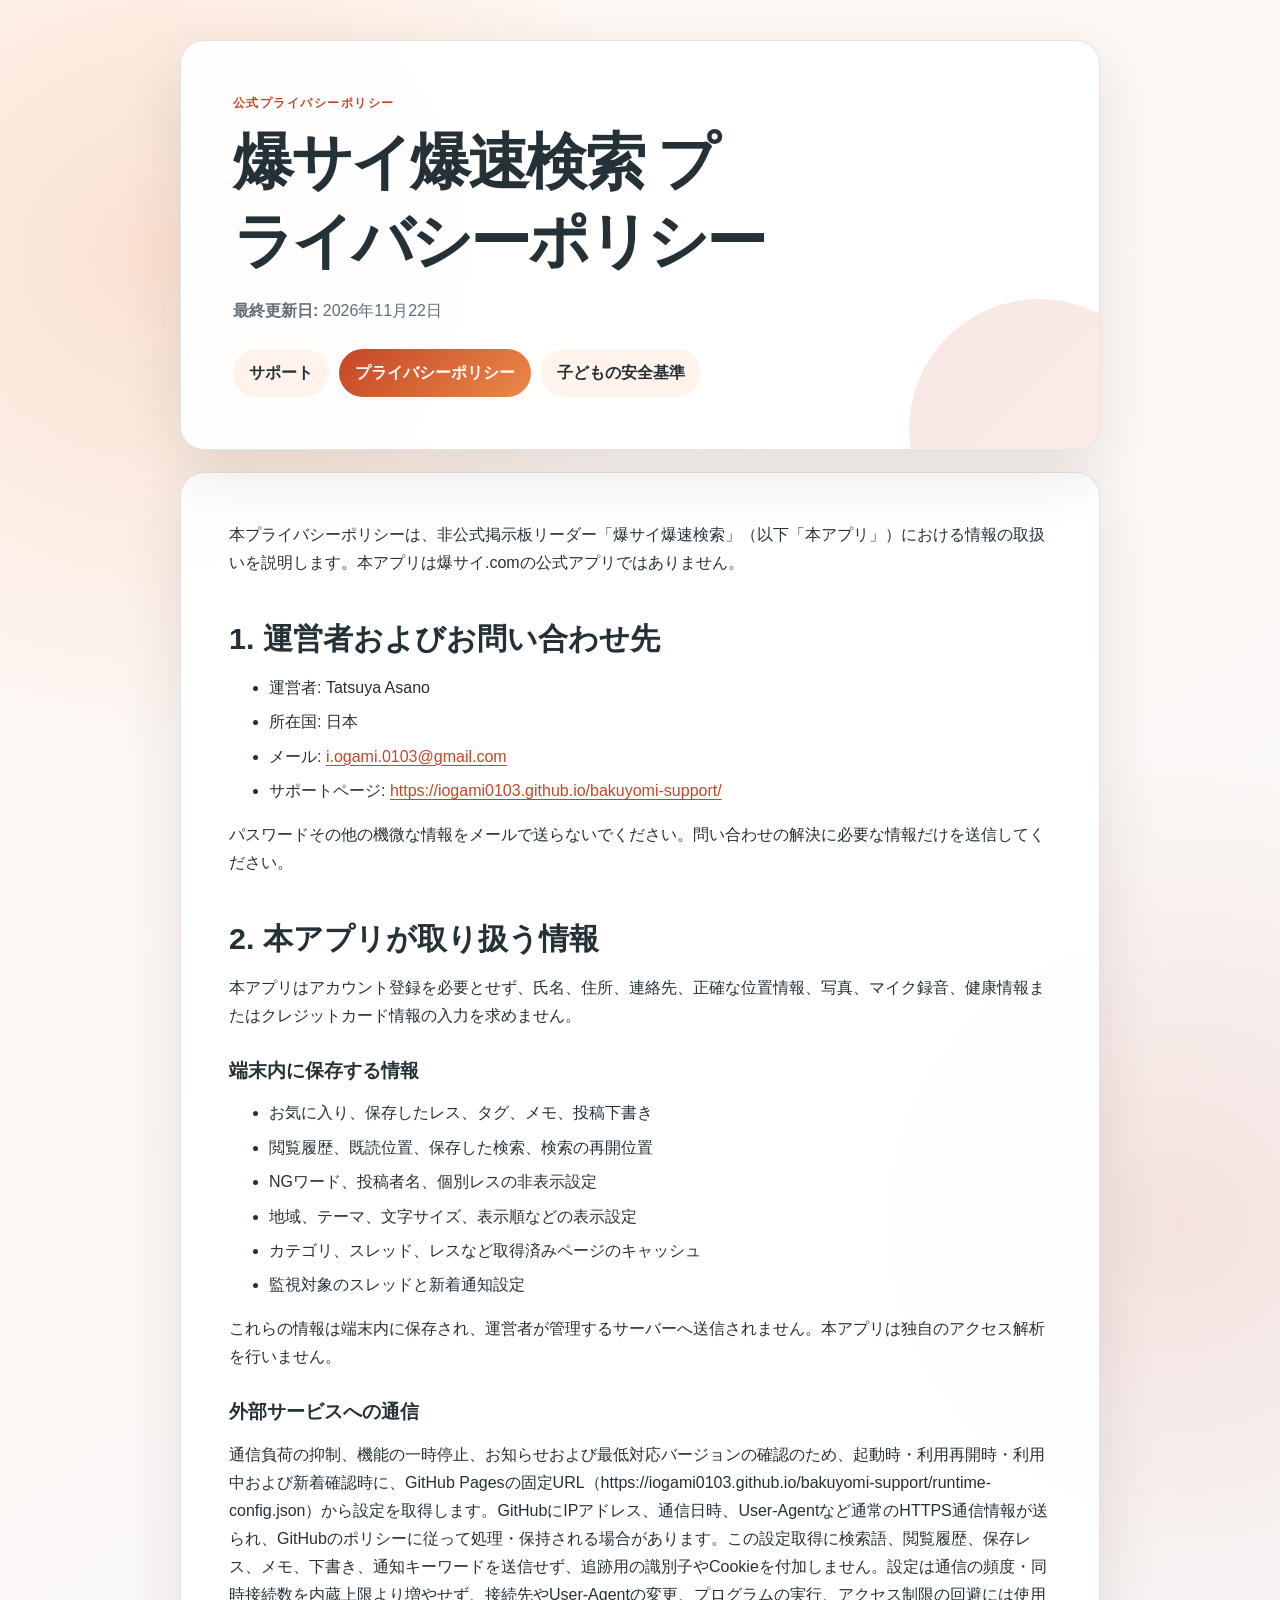
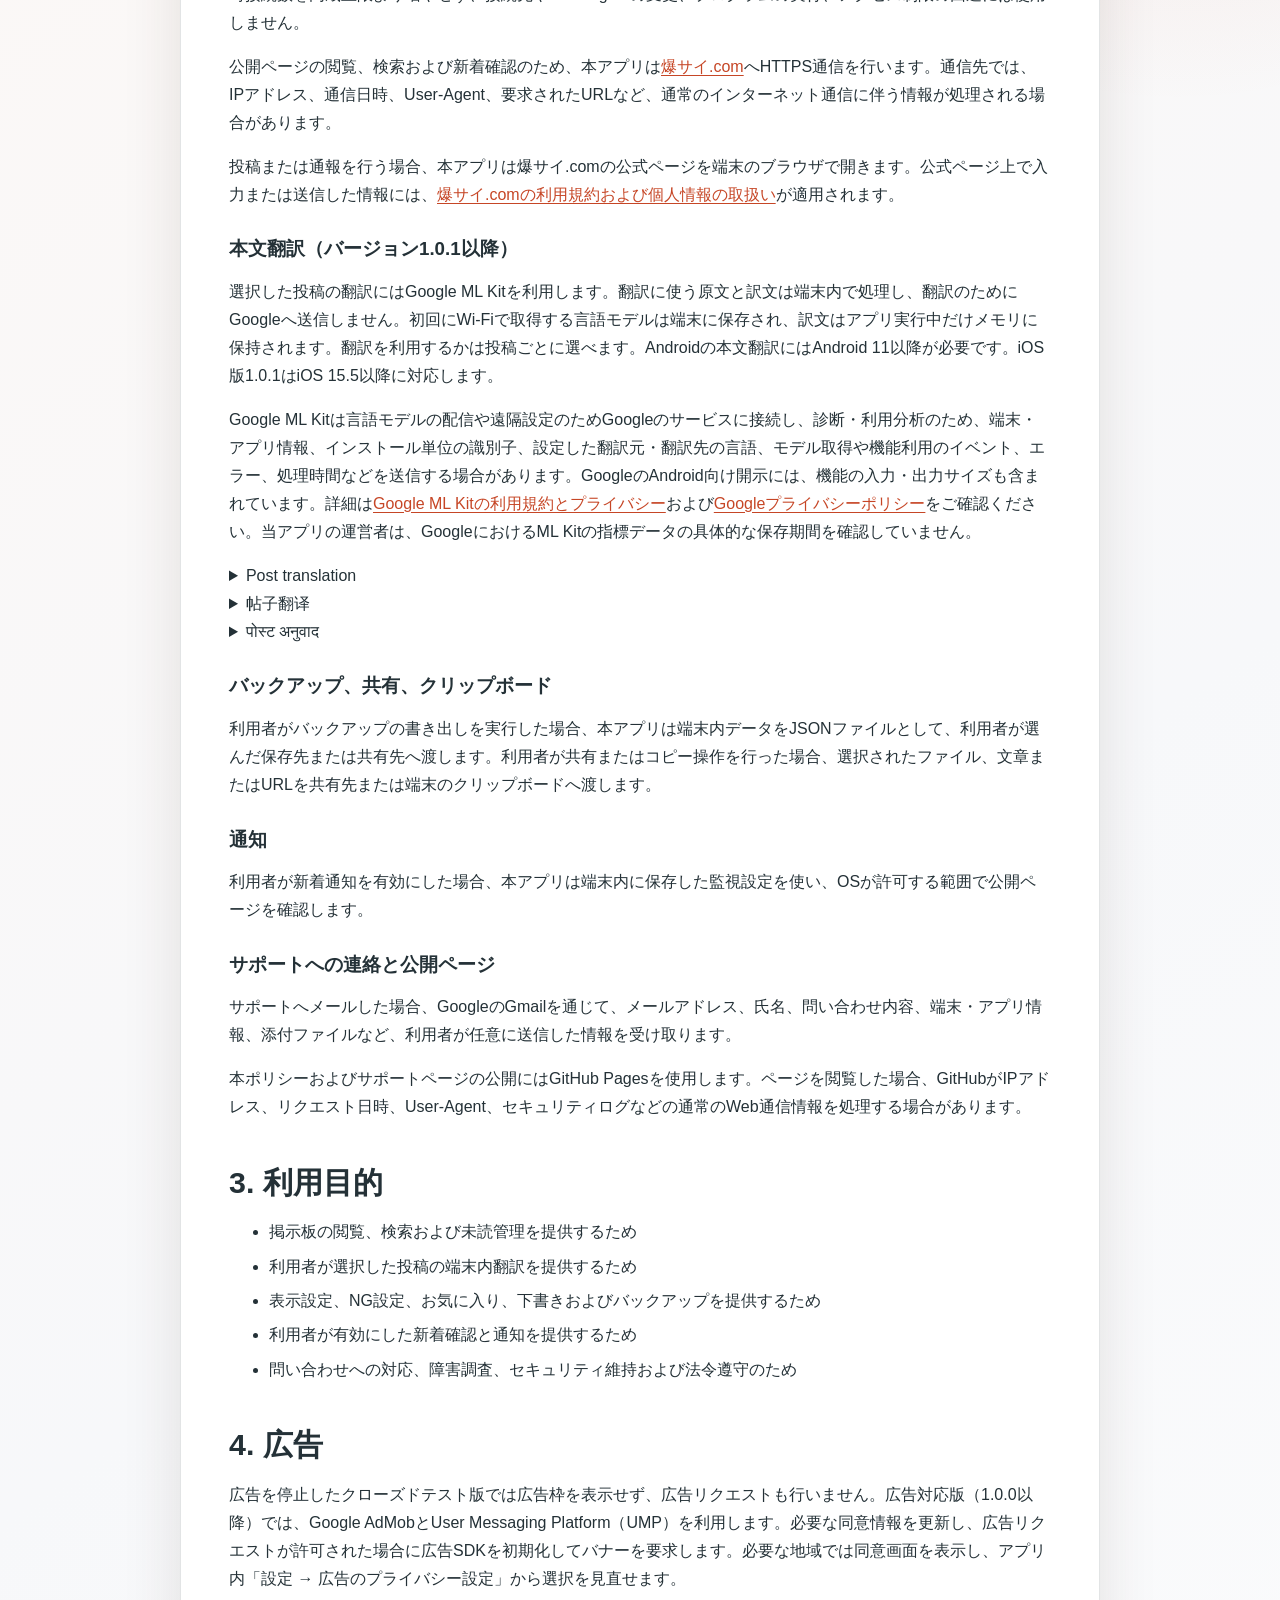
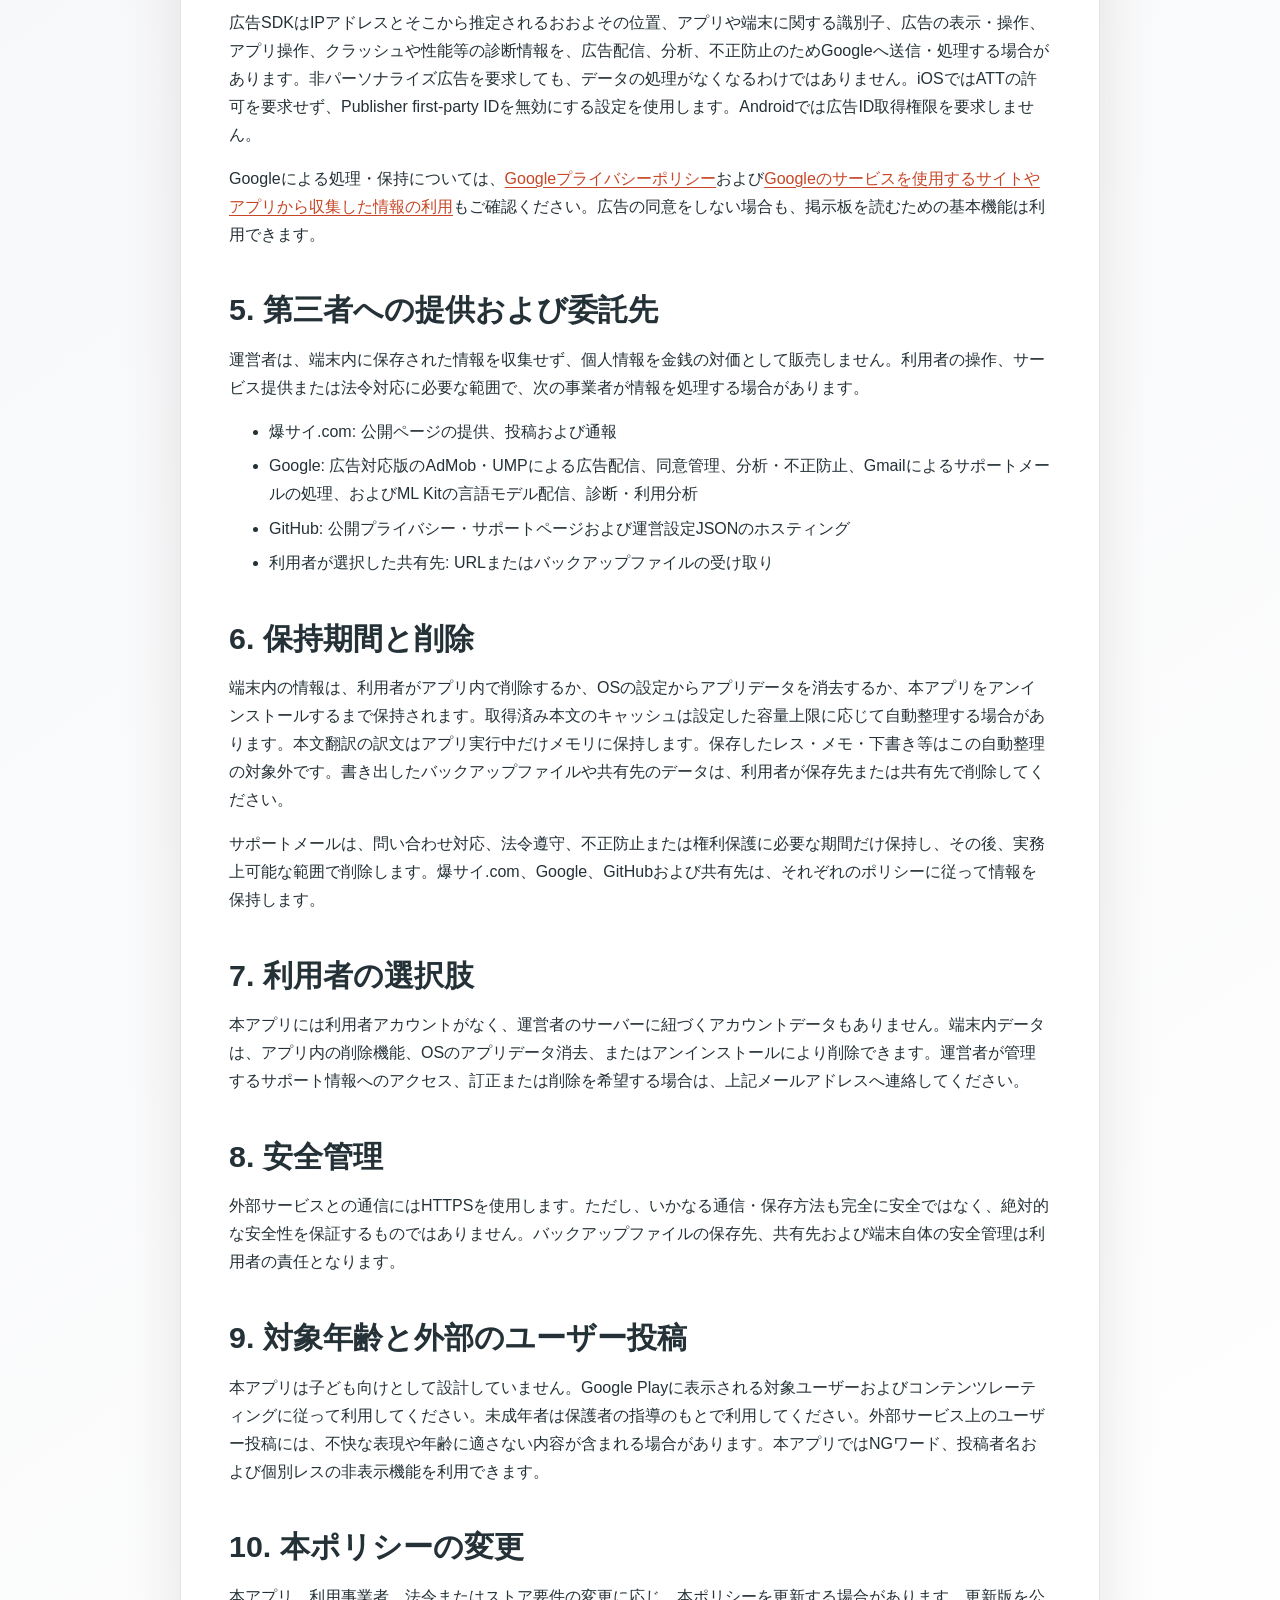
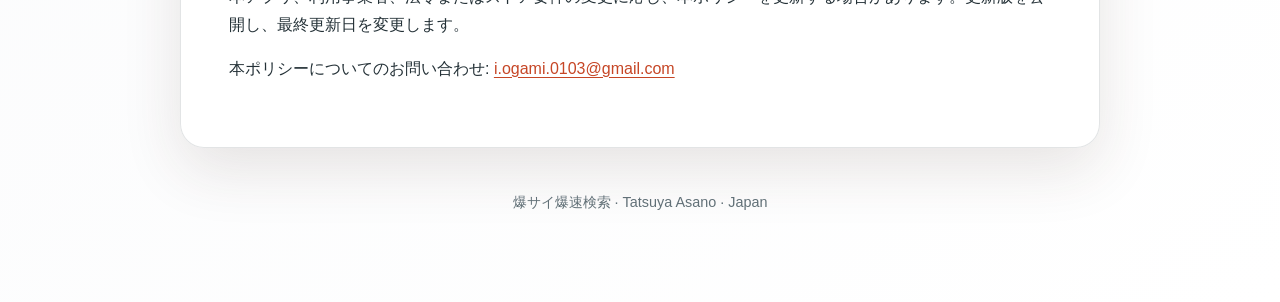
==== commit f8cc65bb: "Disclose on-device post translation in privacy policy" ====
--- a/privacy.html
+++ b/privacy.html
@@ -14,7 +14,7 @@
       <header>
         <p class="eyebrow">公式プライバシーポリシー</p>
         <h1>爆サイ爆速検索 プライバシーポリシー</h1>
-        <p class="updated"><strong>最終更新日:</strong> 2026年10月27日</p>
+        <p class="updated"><strong>最終更新日:</strong> 2026年11月22日</p>
         <nav aria-label="プライバシーポリシーのナビゲーション">
           <a href="./">サポート</a>
           <a aria-current="page" href="privacy.html">プライバシーポリシー</a>
@@ -53,6 +53,22 @@
         <p>公開ページの閲覧、検索および新着確認のため、本アプリは<a href="https://bakusai.com/">爆サイ.com</a>へHTTPS通信を行います。通信先では、IPアドレス、通信日時、User-Agent、要求されたURLなど、通常のインターネット通信に伴う情報が処理される場合があります。</p>
         <p>投稿または通報を行う場合、本アプリは爆サイ.comの公式ページを端末のブラウザで開きます。公式ページ上で入力または送信した情報には、<a href="https://bakusai.com/rule/">爆サイ.comの利用規約および個人情報の取扱い</a>が適用されます。</p>
 
+        <h3 id="post-translation">本文翻訳（バージョン1.0.1以降）</h3>
+        <p>選択した投稿の翻訳にはGoogle ML Kitを利用します。翻訳に使う原文と訳文は端末内で処理し、翻訳のためにGoogleへ送信しません。初回にWi-Fiで取得する言語モデルは端末に保存され、訳文はアプリ実行中だけメモリに保持されます。翻訳を利用するかは投稿ごとに選べます。Androidの本文翻訳にはAndroid 11以降が必要です。iOS版1.0.1はiOS 15.5以降に対応します。</p>
+        <p>Google ML Kitは言語モデルの配信や遠隔設定のためGoogleのサービスに接続し、診断・利用分析のため、端末・アプリ情報、インストール単位の識別子、設定した翻訳元・翻訳先の言語、モデル取得や機能利用のイベント、エラー、処理時間などを送信する場合があります。GoogleのAndroid向け開示には、機能の入力・出力サイズも含まれています。詳細は<a href="https://developers.google.com/ml-kit/terms">Google ML Kitの利用規約とプライバシー</a>および<a href="https://policies.google.com/privacy">Googleプライバシーポリシー</a>をご確認ください。当アプリの運営者は、GoogleにおけるML Kitの指標データの具体的な保存期間を確認していません。</p>
+        <details lang="en">
+          <summary>Post translation</summary>
+          <p>The app uses Google ML Kit for post translation. Selected text and translations are processed on your device and are not sent to Google’s servers. Language models download over Wi-Fi and are saved on your device. Translations are kept only while the app is running. Google processes device and app details, per-installation identifiers, configured translation languages, usage and model download events, errors and timing data for diagnostics and usage analytics. Google’s public ML Kit documentation does not specify how long it keeps these metrics.</p>
+        </details>
+        <details lang="zh-Hans">
+          <summary>帖子翻译</summary>
+          <p>本应用使用 Google ML Kit 翻译帖子。所选正文和译文在设备端处理，不会发送到 Google 的服务器。语言模型通过 Wi-Fi 下载并保存在设备上。译文仅在应用运行期间保留。Google 会处理设备和应用信息、安装标识符、翻译语言设置、使用和模型下载事件、错误和耗时等信息，用于诊断和使用分析。Google 的 ML Kit 公开资料未说明这些指标的保留期限。</p>
+        </details>
+        <details lang="hi">
+          <summary>पोस्ट अनुवाद</summary>
+          <p>ऐप पोस्ट के अनुवाद के लिए Google ML Kit का इस्तेमाल करता है। चुना गया मूल पाठ और अनुवाद आपके डिवाइस पर प्रोसेस होते हैं और Google के सर्वर पर नहीं भेजे जाते। भाषा मॉडल Wi-Fi से डाउनलोड होकर डिवाइस पर सेव होते हैं। अनुवाद केवल ऐप चलने के दौरान रखे जाते हैं। Google डिवाइस और ऐप की जानकारी, इंस्टॉलेशन पहचानकर्ता, चुनी गई अनुवाद भाषाएँ, इस्तेमाल और मॉडल डाउनलोड की घटनाएँ, त्रुटियाँ और लगा समय, निदान और उपयोग के विश्लेषण के लिए प्रोसेस करता है। Google ने अपने सार्वजनिक ML Kit दस्तावेज़ों में इन आँकड़ों को रखने की अवधि नहीं बताई है।</p>
+        </details>
+
         <h3>バックアップ、共有、クリップボード</h3>
         <p>利用者がバックアップの書き出しを実行した場合、本アプリは端末内データをJSONファイルとして、利用者が選んだ保存先または共有先へ渡します。利用者が共有またはコピー操作を行った場合、選択されたファイル、文章またはURLを共有先または端末のクリップボードへ渡します。</p>
 
@@ -66,6 +82,7 @@
         <h2>3. 利用目的</h2>
         <ul>
           <li>掲示板の閲覧、検索および未読管理を提供するため</li>
+          <li>利用者が選択した投稿の端末内翻訳を提供するため</li>
           <li>表示設定、NG設定、お気に入り、下書きおよびバックアップを提供するため</li>
           <li>利用者が有効にした新着確認と通知を提供するため</li>
           <li>問い合わせへの対応、障害調査、セキュリティ維持および法令遵守のため</li>
@@ -80,13 +97,13 @@
         <p>運営者は、端末内に保存された情報を収集せず、個人情報を金銭の対価として販売しません。利用者の操作、サービス提供または法令対応に必要な範囲で、次の事業者が情報を処理する場合があります。</p>
         <ul>
           <li>爆サイ.com: 公開ページの提供、投稿および通報</li>
-          <li>Google: 広告対応版のAdMob・UMPによる広告配信、同意管理、分析・不正防止、およびGmailによるサポートメールの処理</li>
+          <li>Google: 広告対応版のAdMob・UMPによる広告配信、同意管理、分析・不正防止、Gmailによるサポートメールの処理、およびML Kitの言語モデル配信、診断・利用分析</li>
           <li>GitHub: 公開プライバシー・サポートページおよび運営設定JSONのホスティング</li>
           <li>利用者が選択した共有先: URLまたはバックアップファイルの受け取り</li>
         </ul>
 
         <h2>6. 保持期間と削除</h2>
-        <p>端末内の情報は、利用者がアプリ内で削除するか、OSの設定からアプリデータを消去するか、本アプリをアンインストールするまで保持されます。取得済み本文のキャッシュは設定した容量上限に応じて自動整理する場合があります。保存したレス・メモ・下書き等はこの自動整理の対象外です。書き出したバックアップファイルや共有先のデータは、利用者が保存先または共有先で削除してください。</p>
+        <p>端末内の情報は、利用者がアプリ内で削除するか、OSの設定からアプリデータを消去するか、本アプリをアンインストールするまで保持されます。取得済み本文のキャッシュは設定した容量上限に応じて自動整理する場合があります。本文翻訳の訳文はアプリ実行中だけメモリに保持します。保存したレス・メモ・下書き等はこの自動整理の対象外です。書き出したバックアップファイルや共有先のデータは、利用者が保存先または共有先で削除してください。</p>
         <p>サポートメールは、問い合わせ対応、法令遵守、不正防止または権利保護に必要な期間だけ保持し、その後、実務上可能な範囲で削除します。爆サイ.com、Google、GitHubおよび共有先は、それぞれのポリシーに従って情報を保持します。</p>
 
         <h2>7. 利用者の選択肢</h2>
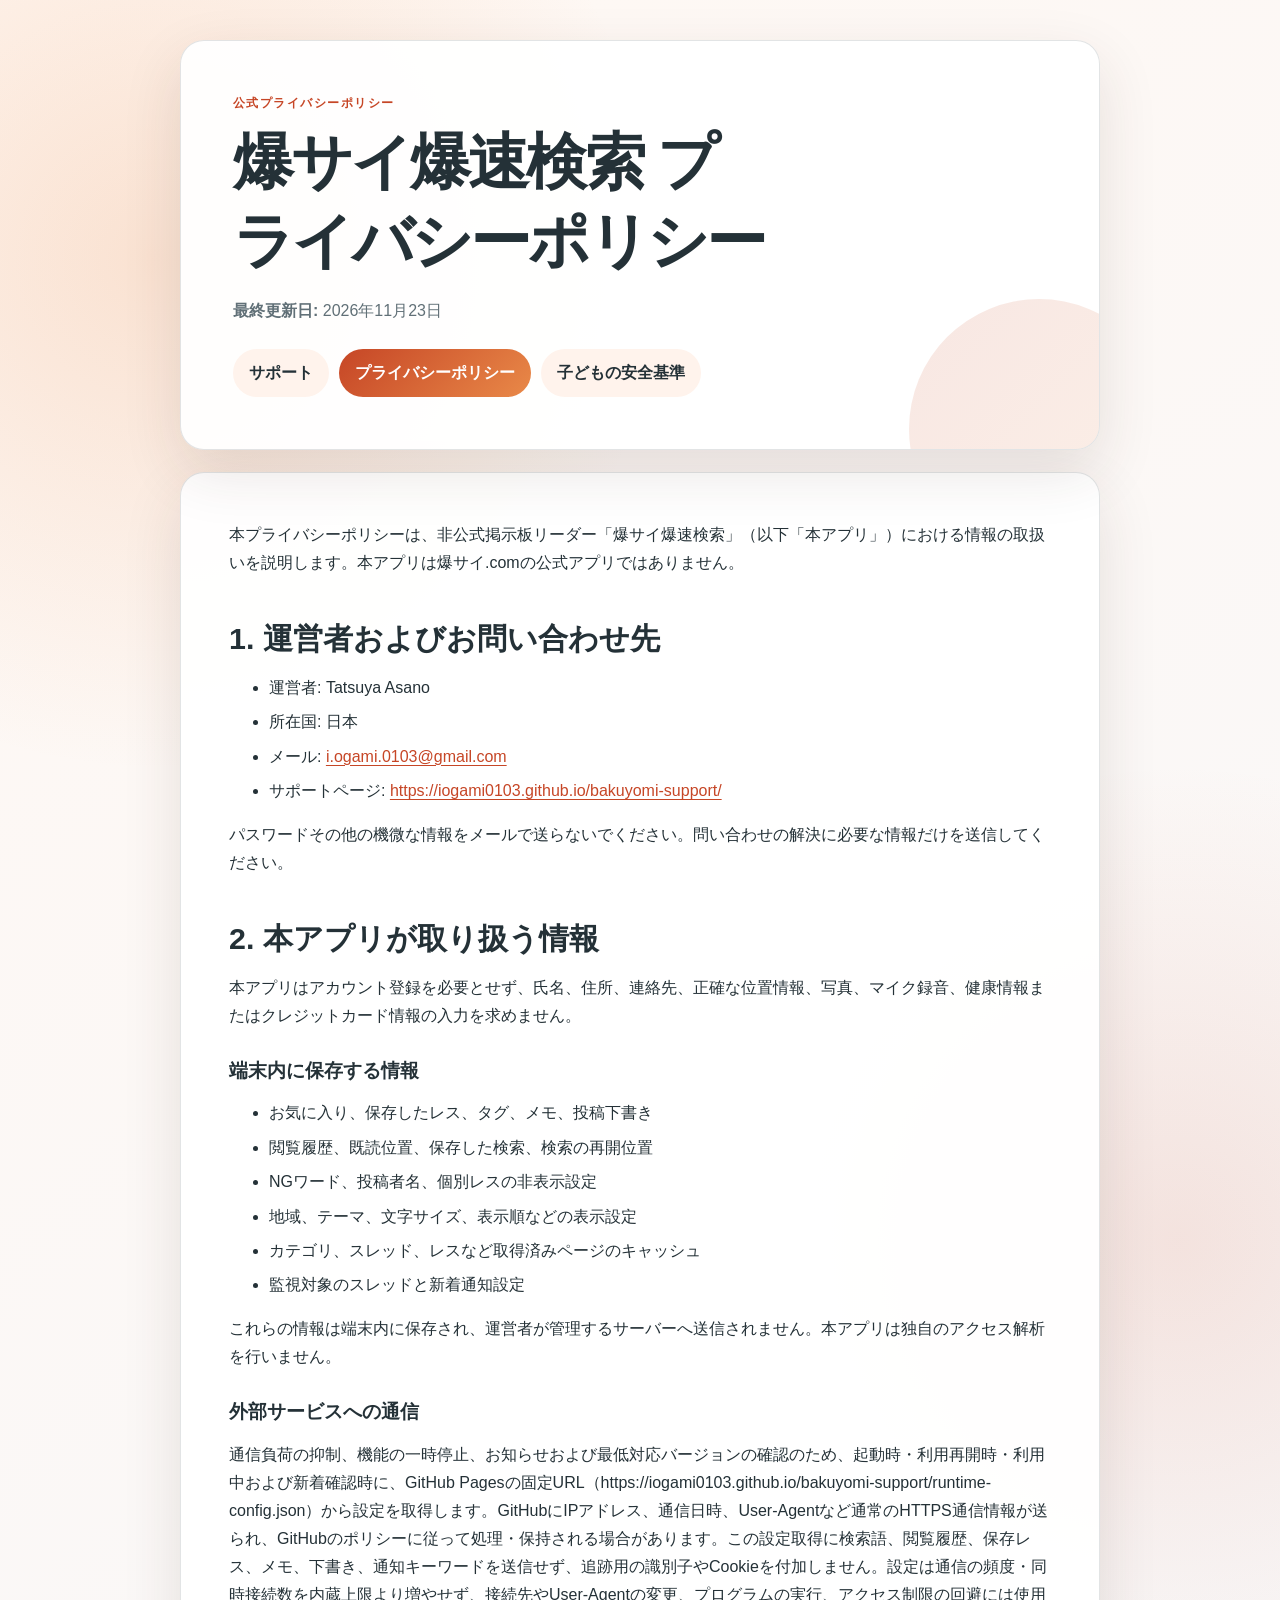
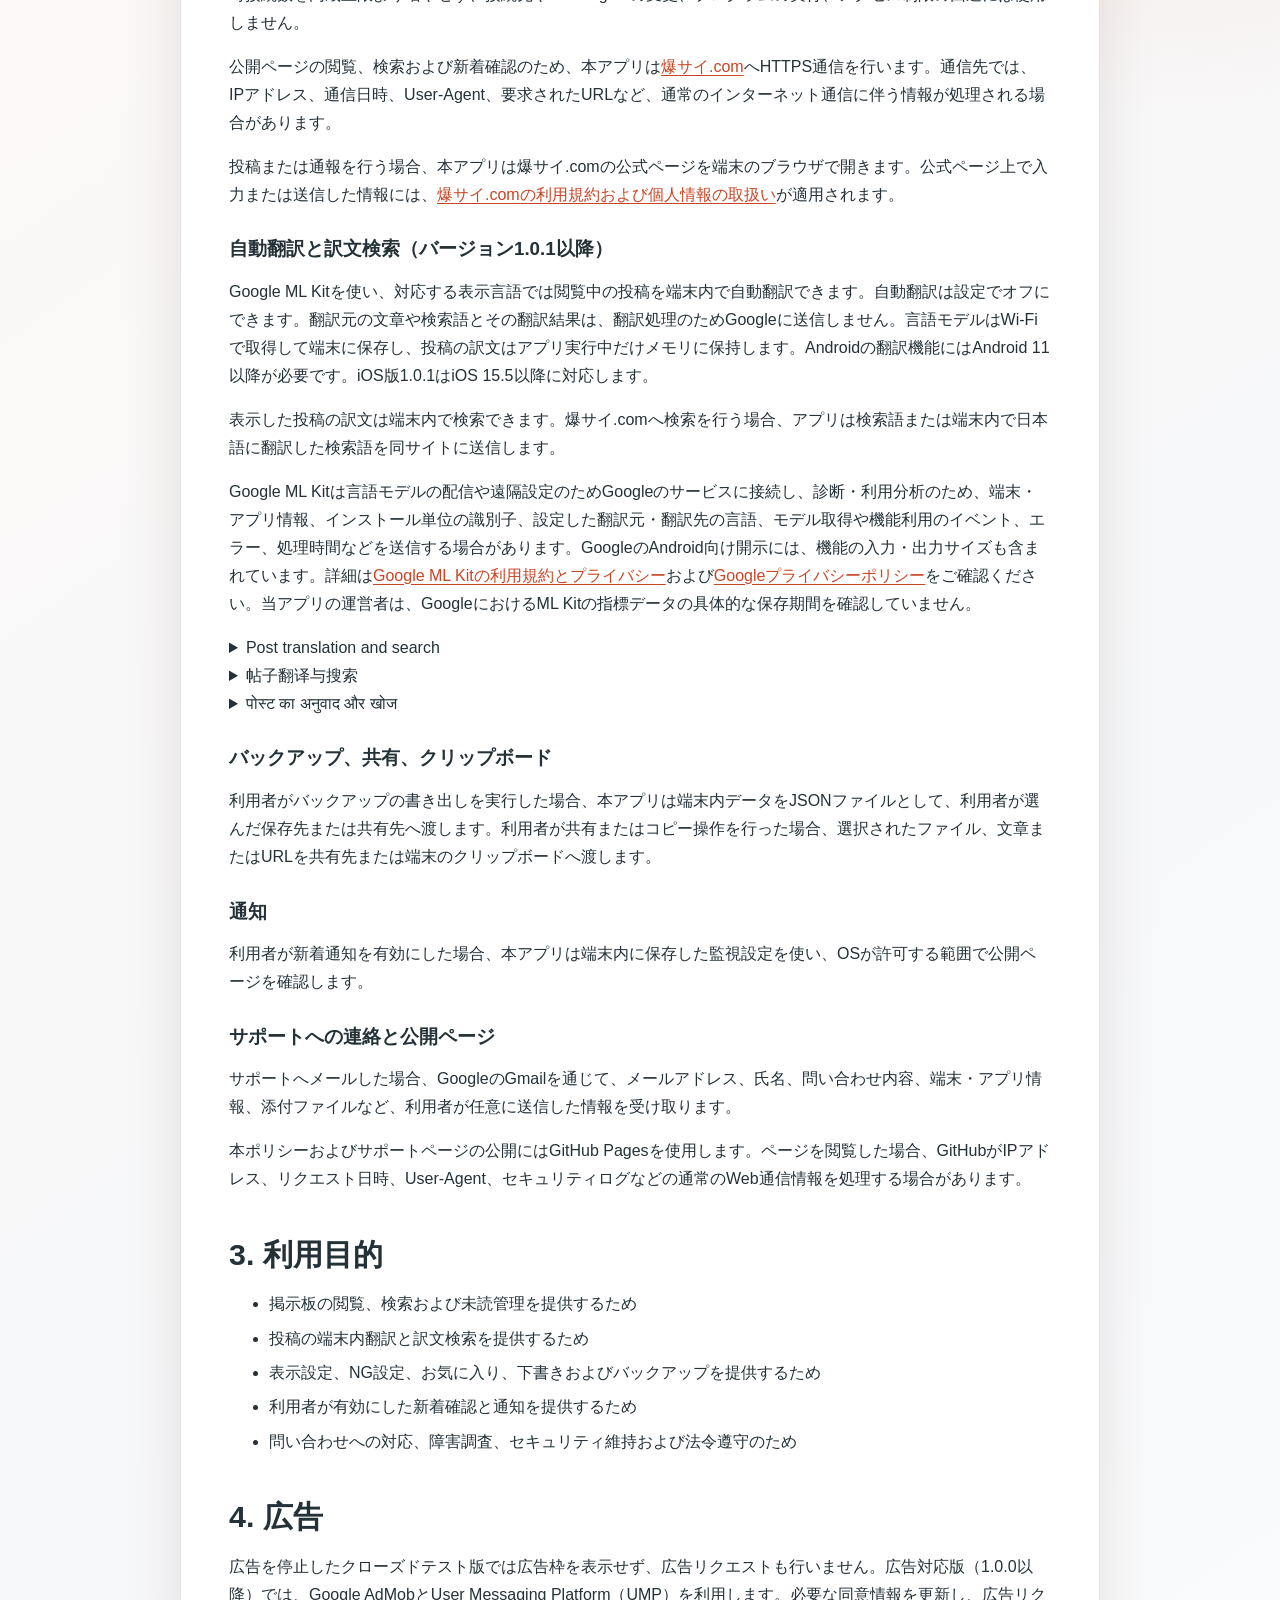
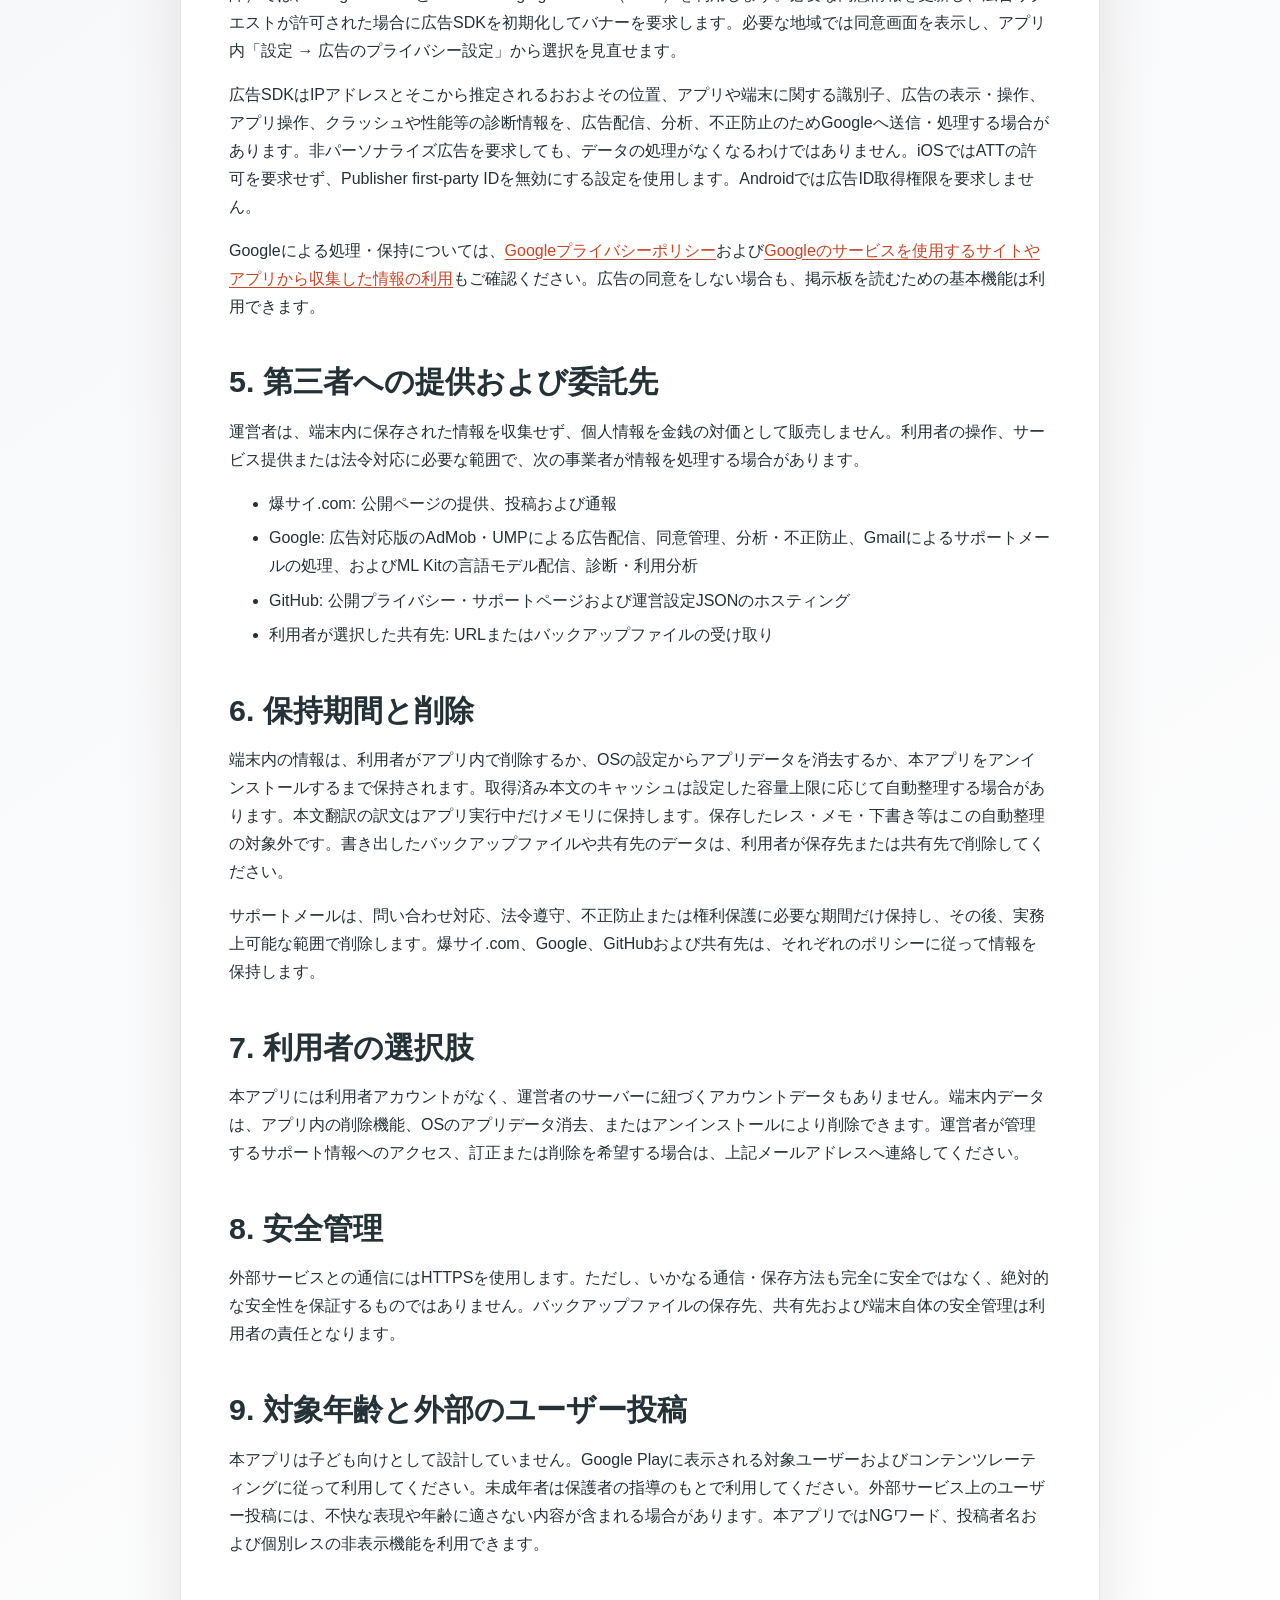
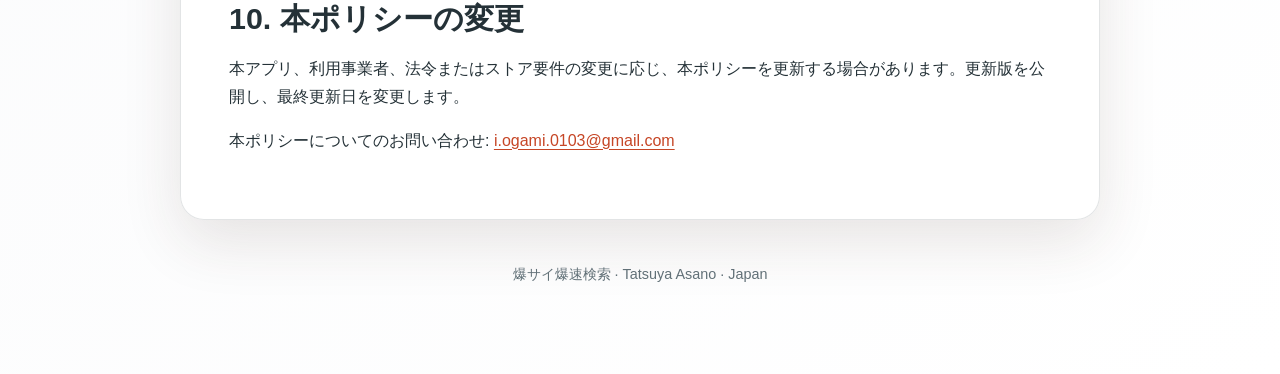
==== commit f8f9b9fb: "Document automatic translation and translated search" ====
--- a/privacy.html
+++ b/privacy.html
@@ -14,7 +14,7 @@
       <header>
         <p class="eyebrow">公式プライバシーポリシー</p>
         <h1>爆サイ爆速検索 プライバシーポリシー</h1>
-        <p class="updated"><strong>最終更新日:</strong> 2026年11月22日</p>
+        <p class="updated"><strong>最終更新日:</strong> 2026年11月23日</p>
         <nav aria-label="プライバシーポリシーのナビゲーション">
           <a href="./">サポート</a>
           <a aria-current="page" href="privacy.html">プライバシーポリシー</a>
@@ -53,20 +53,21 @@
         <p>公開ページの閲覧、検索および新着確認のため、本アプリは<a href="https://bakusai.com/">爆サイ.com</a>へHTTPS通信を行います。通信先では、IPアドレス、通信日時、User-Agent、要求されたURLなど、通常のインターネット通信に伴う情報が処理される場合があります。</p>
         <p>投稿または通報を行う場合、本アプリは爆サイ.comの公式ページを端末のブラウザで開きます。公式ページ上で入力または送信した情報には、<a href="https://bakusai.com/rule/">爆サイ.comの利用規約および個人情報の取扱い</a>が適用されます。</p>
 
-        <h3 id="post-translation">本文翻訳（バージョン1.0.1以降）</h3>
-        <p>選択した投稿の翻訳にはGoogle ML Kitを利用します。翻訳に使う原文と訳文は端末内で処理し、翻訳のためにGoogleへ送信しません。初回にWi-Fiで取得する言語モデルは端末に保存され、訳文はアプリ実行中だけメモリに保持されます。翻訳を利用するかは投稿ごとに選べます。Androidの本文翻訳にはAndroid 11以降が必要です。iOS版1.0.1はiOS 15.5以降に対応します。</p>
+        <h3 id="post-translation">自動翻訳と訳文検索（バージョン1.0.1以降）</h3>
+        <p>Google ML Kitを使い、対応する表示言語では閲覧中の投稿を端末内で自動翻訳できます。自動翻訳は設定でオフにできます。翻訳元の文章や検索語とその翻訳結果は、翻訳処理のためGoogleに送信しません。言語モデルはWi-Fiで取得して端末に保存し、投稿の訳文はアプリ実行中だけメモリに保持します。Androidの翻訳機能にはAndroid 11以降が必要です。iOS版1.0.1はiOS 15.5以降に対応します。</p>
+        <p>表示した投稿の訳文は端末内で検索できます。爆サイ.comへ検索を行う場合、アプリは検索語または端末内で日本語に翻訳した検索語を同サイトに送信します。</p>
         <p>Google ML Kitは言語モデルの配信や遠隔設定のためGoogleのサービスに接続し、診断・利用分析のため、端末・アプリ情報、インストール単位の識別子、設定した翻訳元・翻訳先の言語、モデル取得や機能利用のイベント、エラー、処理時間などを送信する場合があります。GoogleのAndroid向け開示には、機能の入力・出力サイズも含まれています。詳細は<a href="https://developers.google.com/ml-kit/terms">Google ML Kitの利用規約とプライバシー</a>および<a href="https://policies.google.com/privacy">Googleプライバシーポリシー</a>をご確認ください。当アプリの運営者は、GoogleにおけるML Kitの指標データの具体的な保存期間を確認していません。</p>
         <details lang="en">
-          <summary>Post translation</summary>
-          <p>The app uses Google ML Kit for post translation. Selected text and translations are processed on your device and are not sent to Google’s servers. Language models download over Wi-Fi and are saved on your device. Translations are kept only while the app is running. Google processes device and app details, per-installation identifiers, configured translation languages, usage and model download events, errors and timing data for diagnostics and usage analytics. Google’s public ML Kit documentation does not specify how long it keeps these metrics.</p>
+          <summary>Post translation and search</summary>
+          <p>The app uses Google ML Kit to translate posts automatically on your device when a supported display language is selected. You can turn automatic translation off in Settings. The text and search terms used for translation, and their translations, are not sent to Google for translation. The app can search displayed translations on the device. When you search Bakusai.com, the app sends either your search term or its on-device Japanese translation to that site. Language models download over Wi-Fi and are saved on your device. Translations are kept only while the app is running. Google processes device and app details, per-installation identifiers, configured translation languages, usage and model download events, errors and timing data for diagnostics and usage analytics. Google’s public ML Kit documentation does not specify how long it keeps these metrics.</p>
         </details>
         <details lang="zh-Hans">
-          <summary>帖子翻译</summary>
-          <p>本应用使用 Google ML Kit 翻译帖子。所选正文和译文在设备端处理，不会发送到 Google 的服务器。语言模型通过 Wi-Fi 下载并保存在设备上。译文仅在应用运行期间保留。Google 会处理设备和应用信息、安装标识符、翻译语言设置、使用和模型下载事件、错误和耗时等信息，用于诊断和使用分析。Google 的 ML Kit 公开资料未说明这些指标的保留期限。</p>
+          <summary>帖子翻译与搜索</summary>
+          <p>选择受支持的显示语言后，本应用可使用 Google ML Kit 在设备端自动翻译帖子。您可以在设置中关闭自动翻译。需要翻译的正文或搜索词以及译文都不会发送给 Google 进行翻译。您可以在设备端搜索已显示的译文。搜索 Bakusai.com 时，本应用会将原搜索词或其在设备端生成的日语译文发送至该网站。语言模型通过 Wi-Fi 下载并保存在设备上。译文仅在应用运行期间保留。Google 会处理设备和应用信息、安装标识符、翻译语言设置、使用和模型下载事件、错误和耗时等信息，用于诊断和使用分析。Google 的 ML Kit 公开资料未说明这些指标的保留期限。</p>
         </details>
         <details lang="hi">
-          <summary>पोस्ट अनुवाद</summary>
-          <p>ऐप पोस्ट के अनुवाद के लिए Google ML Kit का इस्तेमाल करता है। चुना गया मूल पाठ और अनुवाद आपके डिवाइस पर प्रोसेस होते हैं और Google के सर्वर पर नहीं भेजे जाते। भाषा मॉडल Wi-Fi से डाउनलोड होकर डिवाइस पर सेव होते हैं। अनुवाद केवल ऐप चलने के दौरान रखे जाते हैं। Google डिवाइस और ऐप की जानकारी, इंस्टॉलेशन पहचानकर्ता, चुनी गई अनुवाद भाषाएँ, इस्तेमाल और मॉडल डाउनलोड की घटनाएँ, त्रुटियाँ और लगा समय, निदान और उपयोग के विश्लेषण के लिए प्रोसेस करता है। Google ने अपने सार्वजनिक ML Kit दस्तावेज़ों में इन आँकड़ों को रखने की अवधि नहीं बताई है।</p>
+          <summary>पोस्ट का अनुवाद और खोज</summary>
+          <p>समर्थित डिसप्ले भाषा चुनने पर ऐप Google ML Kit की मदद से पोस्ट का अनुवाद आपके डिवाइस पर अपने आप कर सकता है। यह सुविधा सेटिंग में बंद की जा सकती है। अनुवाद के लिए मूल पाठ, खोज शब्द या उनके अनुवाद Google को नहीं भेजे जाते। आप दिख रहे अनुवादों में डिवाइस पर ही खोज सकते हैं। Bakusai.com पर खोज करने पर ऐप मूल खोज शब्द या डिवाइस पर बना उसका जापानी अनुवाद उस वेबसाइट को भेजता है। भाषा मॉडल Wi-Fi से डाउनलोड होकर डिवाइस पर सेव होते हैं। अनुवाद केवल ऐप चलने के दौरान रखे जाते हैं। Google डिवाइस और ऐप की जानकारी, इंस्टॉलेशन पहचानकर्ता, चुनी गई अनुवाद भाषाएँ, इस्तेमाल और मॉडल डाउनलोड की घटनाएँ, त्रुटियाँ और लगा समय, निदान और उपयोग के विश्लेषण के लिए प्रोसेस करता है। Google ने अपने सार्वजनिक ML Kit दस्तावेज़ों में इन आँकड़ों को रखने की अवधि नहीं बताई है।</p>
         </details>
 
         <h3>バックアップ、共有、クリップボード</h3>
@@ -82,7 +83,7 @@
         <h2>3. 利用目的</h2>
         <ul>
           <li>掲示板の閲覧、検索および未読管理を提供するため</li>
-          <li>利用者が選択した投稿の端末内翻訳を提供するため</li>
+          <li>投稿の端末内翻訳と訳文検索を提供するため</li>
           <li>表示設定、NG設定、お気に入り、下書きおよびバックアップを提供するため</li>
           <li>利用者が有効にした新着確認と通知を提供するため</li>
           <li>問い合わせへの対応、障害調査、セキュリティ維持および法令遵守のため</li>
